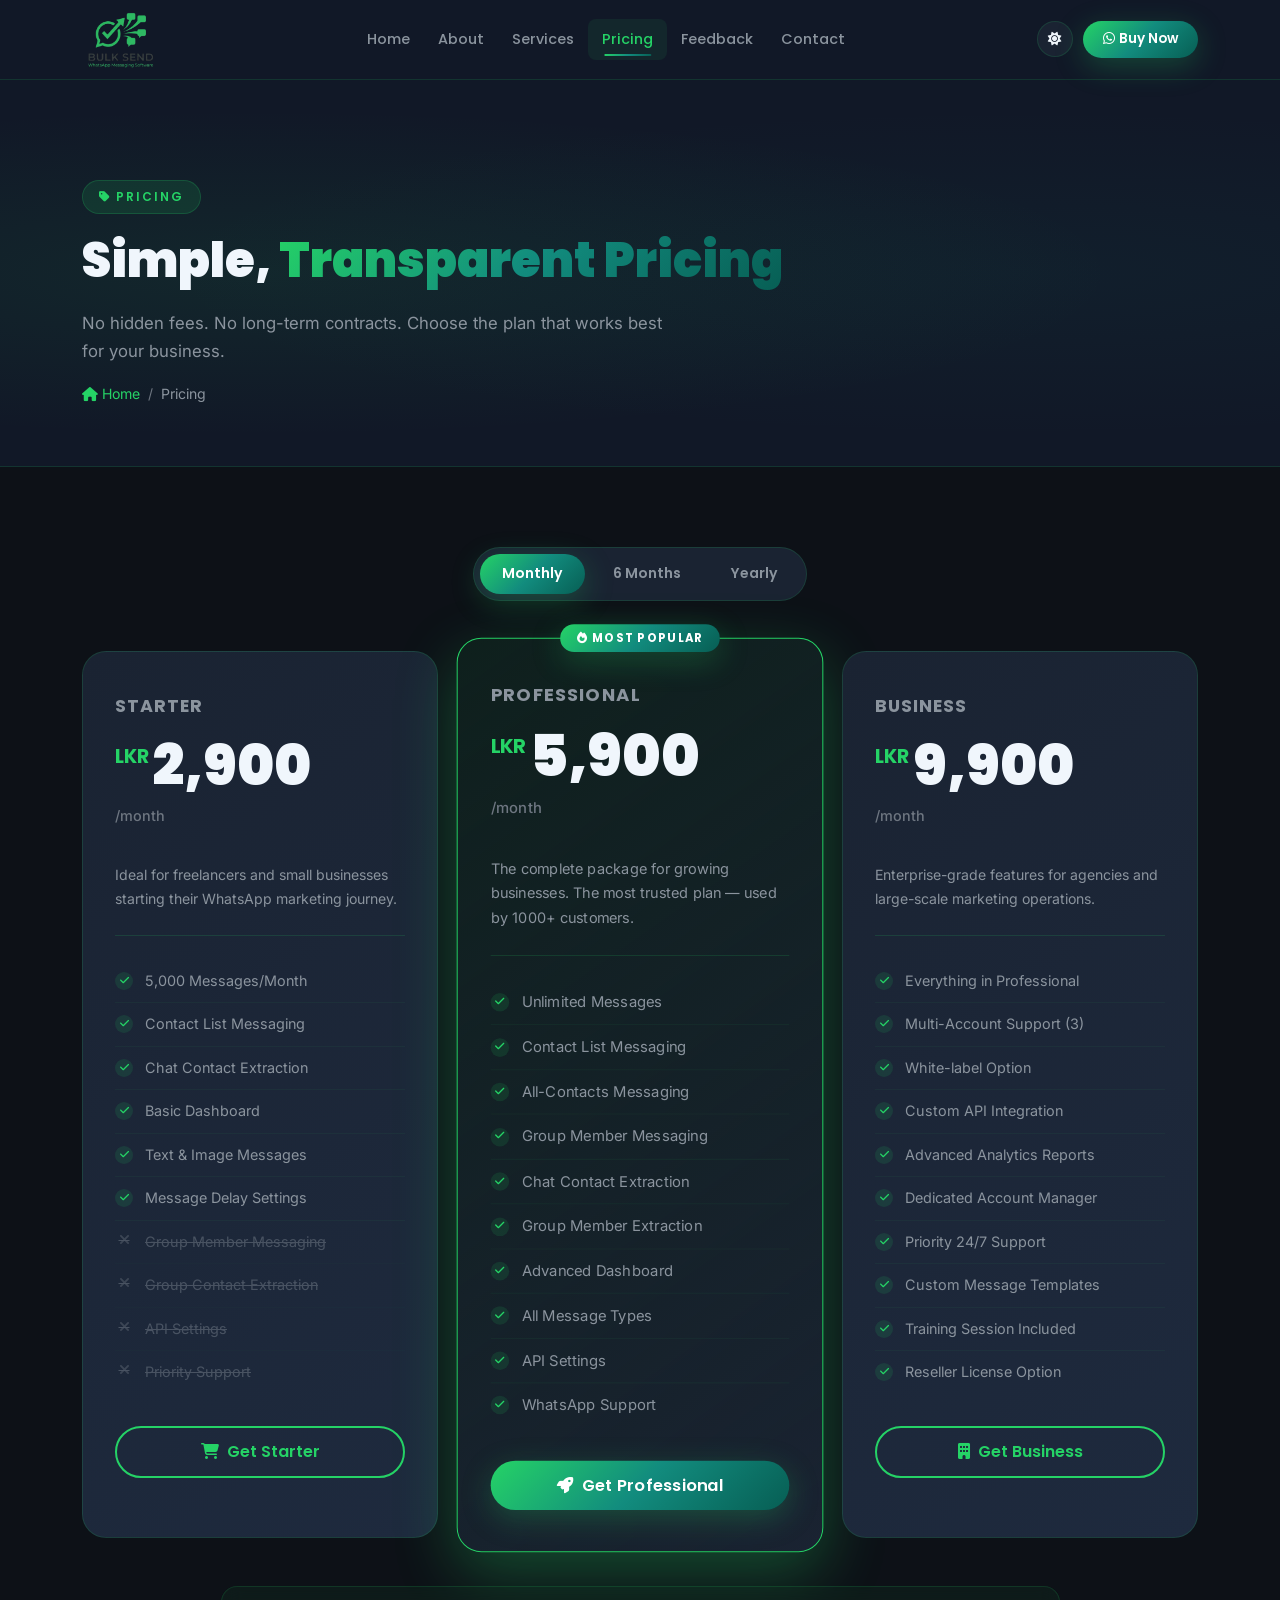
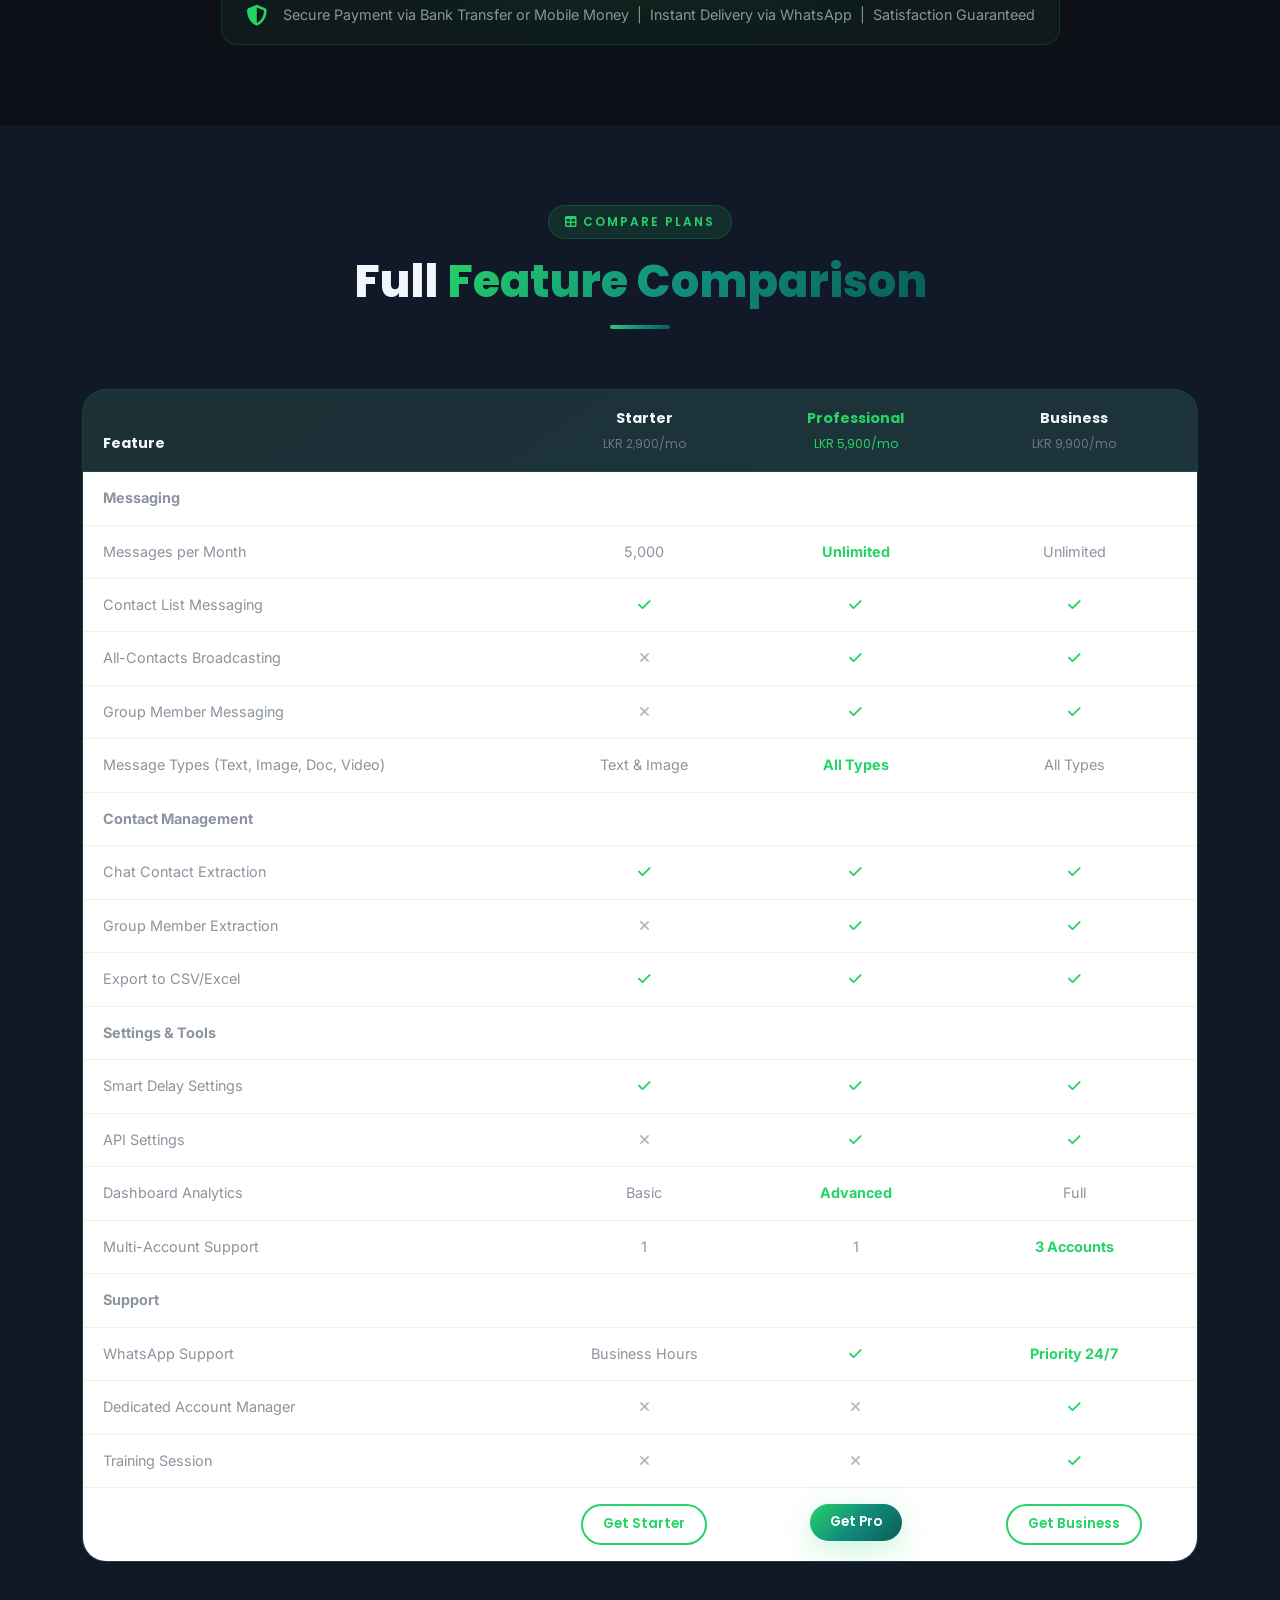
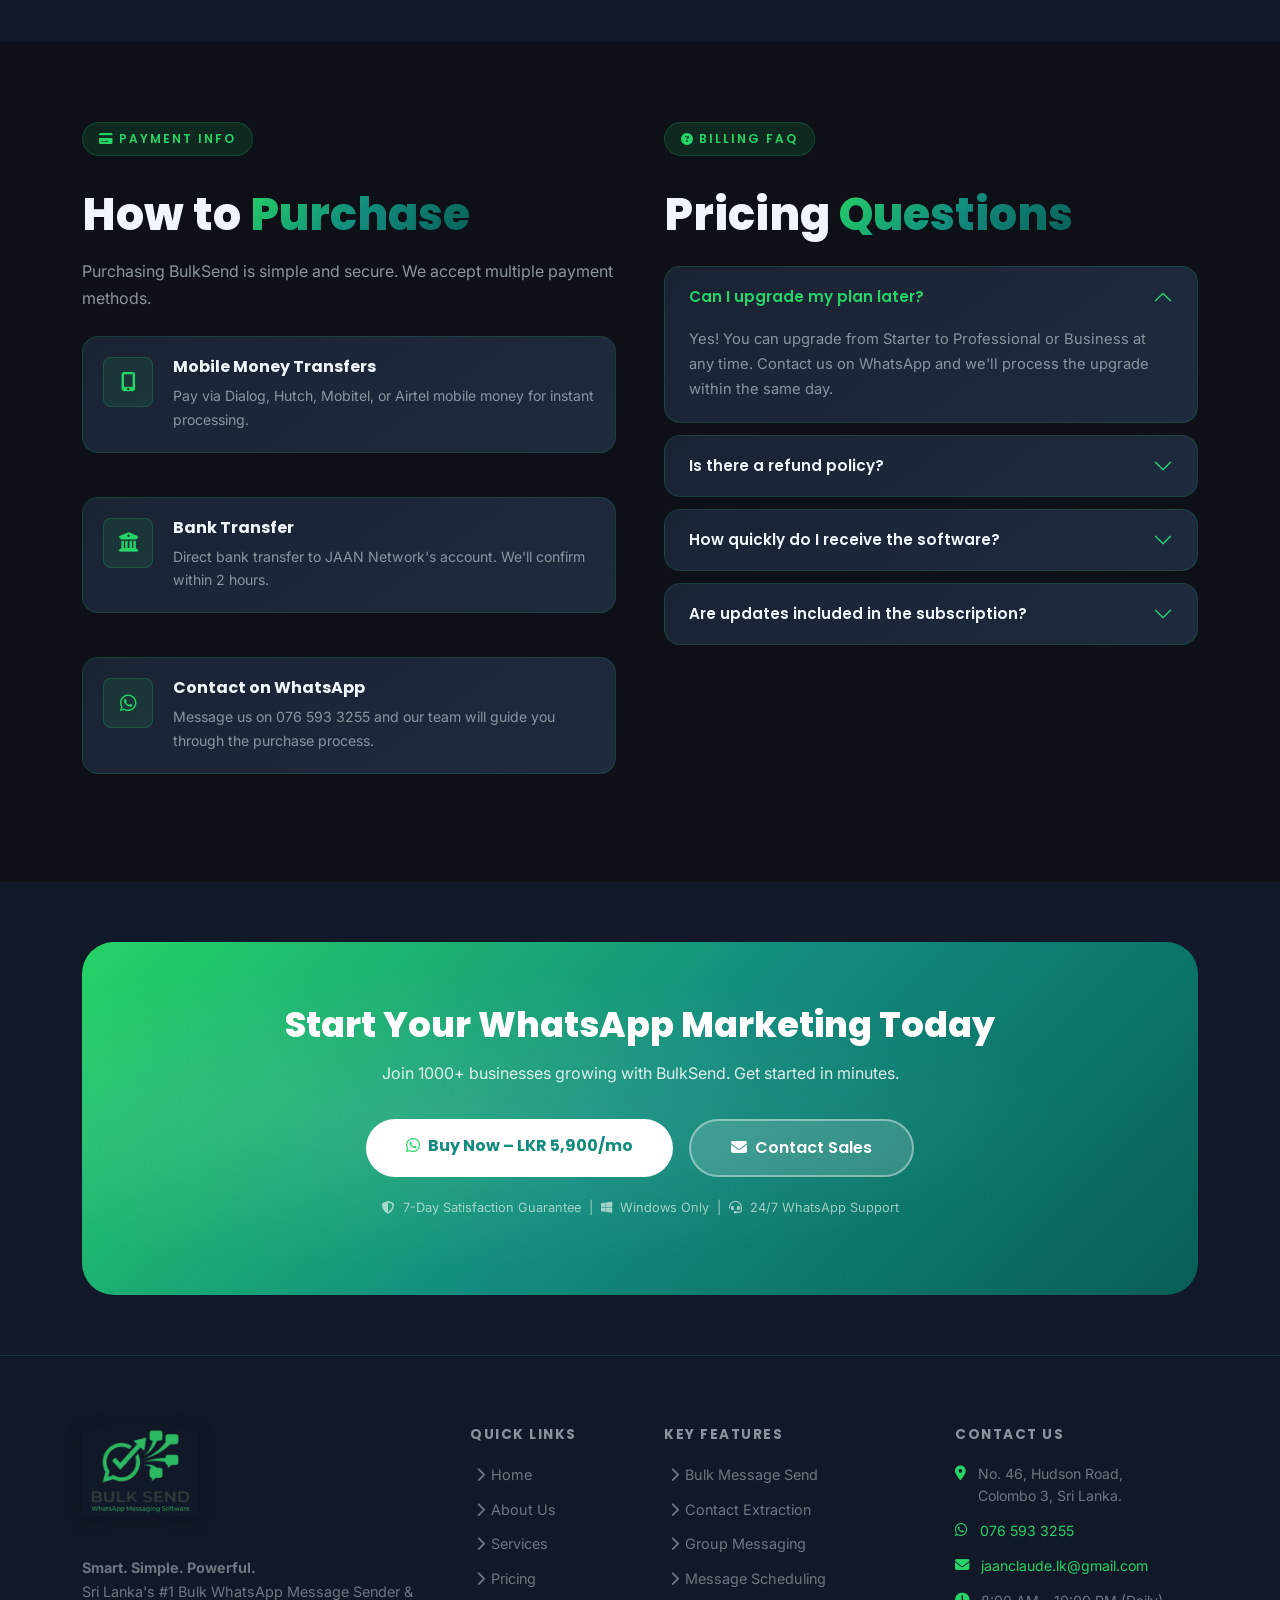
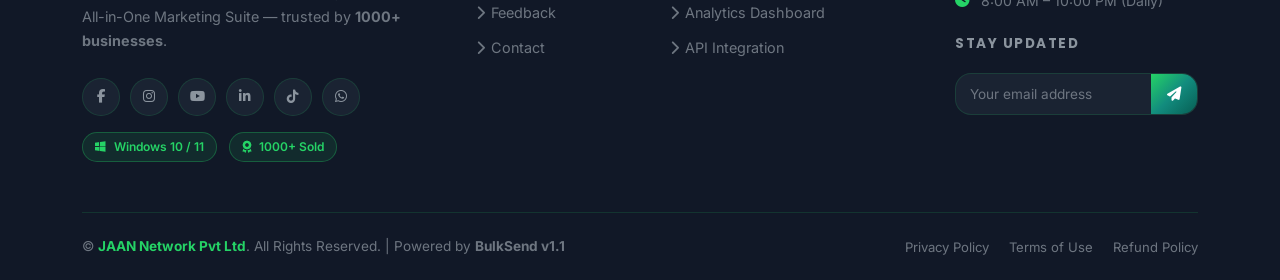
==== pricing.html @ 0008a3b1 "project setup" ====
<!DOCTYPE html>
<html lang="en" data-theme="dark">
<head>
  <meta charset="UTF-8" />
  <meta name="viewport" content="width=device-width, initial-scale=1.0" />

  <title>Pricing – BulkSend v1.1 – Plans & Pricing | JAAN Network</title>
  <meta name="description" content="Flexible pricing for BulkSend v1.1 — Starter, Professional, and Business plans. Choose monthly, 6-month or yearly billing." />

  <link rel="icon" type="image/x-icon" href="assets/images/favicon.ico" />
  <link rel="stylesheet" href="https://cdn.jsdelivr.net/npm/bootstrap@5.3.3/dist/css/bootstrap.min.css" />
  <link rel="stylesheet" href="https://cdnjs.cloudflare.com/ajax/libs/font-awesome/6.5.1/css/all.min.css" />
  <link rel="stylesheet" href="https://cdn.jsdelivr.net/npm/aos@2.3.4/dist/aos.css" />
  <link rel="stylesheet" href="assets/css/style.css" />
</head>
<body>

  <!-- Page Loader -->
  <div id="page-loader">
    <div class="loader-inner">
      <img src="assets/images/logo.png" class="loader-logo-img" alt="BulkSend logo" loading="eager" />
      <div class="loader-spinner"></div>
    </div>
  </div>

  <!-- Navbar placeholder (injected from header.html / assets/js/main.js) -->
  <div id="navbar-placeholder"></div>

  <!-- Page Header -->
  <header class="page-header">
    <div class="container">
      <div class="row align-items-center">
        <div class="col-lg-8" data-aos="fade-right">
          <span class="section-badge mb-3 d-inline-block"><i class="fas fa-tag me-1"></i>Pricing</span>
          <h1>Simple, <span class="text-gradient">Transparent Pricing</span></h1>
          <p style="color:var(--text-secondary); font-size:1.05rem; max-width:600px; margin-top:12px;">
            No hidden fees. No long-term contracts. Choose the plan that works best for your business.
          </p>
          <nav aria-label="breadcrumb" class="mt-3">
            <ol class="breadcrumb">
              <li class="breadcrumb-item"><a href="index.html"><i class="fas fa-home me-1"></i>Home</a></li>
              <li class="breadcrumb-item active" aria-current="page">Pricing</li>
            </ol>
          </nav>
        </div>
      </div>
    </div>
  </header>

  <!-- ============================================================
       PRICING PLANS
       ============================================================ -->
  <section class="pricing-section" style="padding:80px 0;">
    <div class="container">
      <!-- Duration Toggle: Monthly / 6 Months / Yearly -->
      <div class="text-center mb-4" data-aos="fade-up">
        <div class="pricing-toggle-wrap" id="pricingDurationWrap">
          <span class="pricing-toggle-label active" data-duration="monthly">Monthly</span>
          <span class="pricing-toggle-label" data-duration="6months">6 Months</span>
          <span class="pricing-toggle-label" data-duration="yearly">Yearly</span>
        </div>
        <span class="save-badge" id="saveBadge" style="display:none; margin-top:10px;"></span>
      </div>

      <div class="row g-4 align-items-stretch">
        <!-- Starter -->
        <div class="col-lg-4" data-aos="fade-up" data-aos-delay="0">
          <div class="pricing-card h-100">
            <div class="pricing-plan-name">Starter</div>
            <div class="pricing-price">
              <span class="pricing-currency">LKR</span>
              <span class="pricing-amount" id="price-basic">2,900</span>
            </div>
            <span class="pricing-period" id="period-basic">/month</span>
            <div class="pricing-per-month" id="permonth-basic"></div>
            <p class="pricing-desc">Ideal for freelancers and small businesses starting their WhatsApp marketing journey.</p>
            <ul class="pricing-features">
              <li><i class="fas fa-check"></i> 5,000 Messages/Month</li>
              <li><i class="fas fa-check"></i> Contact List Messaging</li>
              <li><i class="fas fa-check"></i> Chat Contact Extraction</li>
              <li><i class="fas fa-check"></i> Basic Dashboard</li>
              <li><i class="fas fa-check"></i> Text &amp; Image Messages</li>
              <li><i class="fas fa-check"></i> Message Delay Settings</li>
              <li class="disabled"><i class="fas fa-times"></i> Group Member Messaging</li>
              <li class="disabled"><i class="fas fa-times"></i> Group Contact Extraction</li>
              <li class="disabled"><i class="fas fa-times"></i> API Settings</li>
              <li class="disabled"><i class="fas fa-times"></i> Priority Support</li>
            </ul>
            <a href="contact.html" class="btn btn-outline-custom w-100">
              <i class="fas fa-shopping-cart me-2"></i>Get Starter
            </a>
          </div>
        </div>

        <!-- Professional -->
        <div class="col-lg-4" data-aos="fade-up" data-aos-delay="150">
          <div class="pricing-card featured h-100">
            <div class="popular-badge"><i class="fas fa-fire me-1"></i>Most Popular</div>
            <div class="pricing-plan-name">Professional</div>
            <div class="pricing-price">
              <span class="pricing-currency">LKR</span>
              <span class="pricing-amount" id="price-pro">5,900</span>
            </div>
            <span class="pricing-period" id="period-pro">/month</span>
            <div class="pricing-per-month" id="permonth-pro"></div>
            <p class="pricing-desc">The complete package for growing businesses. The most trusted plan — used by 1000+ customers.</p>
            <ul class="pricing-features">
              <li><i class="fas fa-check"></i> Unlimited Messages</li>
              <li><i class="fas fa-check"></i> Contact List Messaging</li>
              <li><i class="fas fa-check"></i> All-Contacts Messaging</li>
              <li><i class="fas fa-check"></i> Group Member Messaging</li>
              <li><i class="fas fa-check"></i> Chat Contact Extraction</li>
              <li><i class="fas fa-check"></i> Group Member Extraction</li>
              <li><i class="fas fa-check"></i> Advanced Dashboard</li>
              <li><i class="fas fa-check"></i> All Message Types</li>
              <li><i class="fas fa-check"></i> API Settings</li>
              <li><i class="fas fa-check"></i> WhatsApp Support</li>
            </ul>
            <a href="contact.html" class="btn btn-primary-custom w-100">
              <i class="fas fa-rocket me-2"></i>Get Professional
            </a>
          </div>
        </div>

        <!-- Business -->
        <div class="col-lg-4" data-aos="fade-up" data-aos-delay="300">
          <div class="pricing-card h-100">
            <div class="pricing-plan-name">Business</div>
            <div class="pricing-price">
              <span class="pricing-currency">LKR</span>
              <span class="pricing-amount" id="price-business">9,900</span>
            </div>
            <span class="pricing-period" id="period-business">/month</span>
            <div class="pricing-per-month" id="permonth-business"></div>
            <p class="pricing-desc">Enterprise-grade features for agencies and large-scale marketing operations.</p>
            <ul class="pricing-features">
              <li><i class="fas fa-check"></i> Everything in Professional</li>
              <li><i class="fas fa-check"></i> Multi-Account Support (3)</li>
              <li><i class="fas fa-check"></i> White-label Option</li>
              <li><i class="fas fa-check"></i> Custom API Integration</li>
              <li><i class="fas fa-check"></i> Advanced Analytics Reports</li>
              <li><i class="fas fa-check"></i> Dedicated Account Manager</li>
              <li><i class="fas fa-check"></i> Priority 24/7 Support</li>
              <li><i class="fas fa-check"></i> Custom Message Templates</li>
              <li><i class="fas fa-check"></i> Training Session Included</li>
              <li><i class="fas fa-check"></i> Reseller License Option</li>
            </ul>
            <a href="contact.html" class="btn btn-outline-custom w-100">
              <i class="fas fa-building me-2"></i>Get Business
            </a>
          </div>
        </div>
      </div>

      <!-- Payment Info -->
      <div class="text-center mt-5" data-aos="fade-up">
        <div class="bg-glass d-inline-flex align-items-center gap-3 px-4 py-3">
          <i class="fas fa-shield-alt" style="color:var(--primary); font-size:1.3rem;"></i>
          <span style="font-size:0.9rem; color:var(--text-secondary);">Secure Payment via Bank Transfer or Mobile Money &nbsp;|&nbsp; Instant Delivery via WhatsApp &nbsp;|&nbsp; Satisfaction Guaranteed</span>
        </div>
      </div>
    </div>
  </section>

  <!-- ============================================================
       FEATURE COMPARISON TABLE
       ============================================================ -->
  <section style="padding:80px 0; background:var(--bg-section);">
    <div class="container">
      <div class="section-header" data-aos="fade-up">
        <span class="section-badge"><i class="fas fa-table me-1"></i>Compare Plans</span>
        <h2 class="section-title">Full <span>Feature Comparison</span></h2>
        <div class="divider"></div>
      </div>

      <div class="comparison-table" data-aos="fade-up">
        <div class="table-responsive">
          <table class="table table-borderless mb-0">
            <thead>
              <tr>
                <th style="width:40%;">Feature</th>
                <th class="text-center">Starter<br><small style="font-size:0.75rem; font-weight:400; color:var(--text-muted);">LKR 2,900/mo</small></th>
                <th class="text-center" style="color:var(--primary);">Professional<br><small style="font-size:0.75rem; font-weight:400;">LKR 5,900/mo</small></th>
                <th class="text-center">Business<br><small style="font-size:0.75rem; font-weight:400; color:var(--text-muted);">LKR 9,900/mo</small></th>
              </tr>
            </thead>
            <tbody>
              <tr><td><strong>Messaging</strong></td><td></td><td></td><td></td></tr>
              <tr>
                <td>Messages per Month</td>
                <td class="text-center">5,000</td>
                <td class="text-center" style="color:var(--primary); font-weight:700;">Unlimited</td>
                <td class="text-center">Unlimited</td>
              </tr>
              <tr>
                <td>Contact List Messaging</td>
                <td class="text-center"><i class="fas fa-check check-yes"></i></td>
                <td class="text-center"><i class="fas fa-check check-yes"></i></td>
                <td class="text-center"><i class="fas fa-check check-yes"></i></td>
              </tr>
              <tr>
                <td>All-Contacts Broadcasting</td>
                <td class="text-center"><i class="fas fa-times check-no"></i></td>
                <td class="text-center"><i class="fas fa-check check-yes"></i></td>
                <td class="text-center"><i class="fas fa-check check-yes"></i></td>
              </tr>
              <tr>
                <td>Group Member Messaging</td>
                <td class="text-center"><i class="fas fa-times check-no"></i></td>
                <td class="text-center"><i class="fas fa-check check-yes"></i></td>
                <td class="text-center"><i class="fas fa-check check-yes"></i></td>
              </tr>
              <tr>
                <td>Message Types (Text, Image, Doc, Video)</td>
                <td class="text-center">Text &amp; Image</td>
                <td class="text-center" style="color:var(--primary); font-weight:700;">All Types</td>
                <td class="text-center">All Types</td>
              </tr>
              <tr><td><strong>Contact Management</strong></td><td></td><td></td><td></td></tr>
              <tr>
                <td>Chat Contact Extraction</td>
                <td class="text-center"><i class="fas fa-check check-yes"></i></td>
                <td class="text-center"><i class="fas fa-check check-yes"></i></td>
                <td class="text-center"><i class="fas fa-check check-yes"></i></td>
              </tr>
              <tr>
                <td>Group Member Extraction</td>
                <td class="text-center"><i class="fas fa-times check-no"></i></td>
                <td class="text-center"><i class="fas fa-check check-yes"></i></td>
                <td class="text-center"><i class="fas fa-check check-yes"></i></td>
              </tr>
              <tr>
                <td>Export to CSV/Excel</td>
                <td class="text-center"><i class="fas fa-check check-yes"></i></td>
                <td class="text-center"><i class="fas fa-check check-yes"></i></td>
                <td class="text-center"><i class="fas fa-check check-yes"></i></td>
              </tr>
              <tr><td><strong>Settings &amp; Tools</strong></td><td></td><td></td><td></td></tr>
              <tr>
                <td>Smart Delay Settings</td>
                <td class="text-center"><i class="fas fa-check check-yes"></i></td>
                <td class="text-center"><i class="fas fa-check check-yes"></i></td>
                <td class="text-center"><i class="fas fa-check check-yes"></i></td>
              </tr>
              <tr>
                <td>API Settings</td>
                <td class="text-center"><i class="fas fa-times check-no"></i></td>
                <td class="text-center"><i class="fas fa-check check-yes"></i></td>
                <td class="text-center"><i class="fas fa-check check-yes"></i></td>
              </tr>
              <tr>
                <td>Dashboard Analytics</td>
                <td class="text-center">Basic</td>
                <td class="text-center" style="color:var(--primary); font-weight:700;">Advanced</td>
                <td class="text-center">Full</td>
              </tr>
              <tr>
                <td>Multi-Account Support</td>
                <td class="text-center">1</td>
                <td class="text-center">1</td>
                <td class="text-center" style="color:var(--primary); font-weight:700;">3 Accounts</td>
              </tr>
              <tr><td><strong>Support</strong></td><td></td><td></td><td></td></tr>
              <tr>
                <td>WhatsApp Support</td>
                <td class="text-center">Business Hours</td>
                <td class="text-center"><i class="fas fa-check check-yes"></i></td>
                <td class="text-center" style="color:var(--primary); font-weight:700;">Priority 24/7</td>
              </tr>
              <tr>
                <td>Dedicated Account Manager</td>
                <td class="text-center"><i class="fas fa-times check-no"></i></td>
                <td class="text-center"><i class="fas fa-times check-no"></i></td>
                <td class="text-center"><i class="fas fa-check check-yes"></i></td>
              </tr>
              <tr>
                <td>Training Session</td>
                <td class="text-center"><i class="fas fa-times check-no"></i></td>
                <td class="text-center"><i class="fas fa-times check-no"></i></td>
                <td class="text-center"><i class="fas fa-check check-yes"></i></td>
              </tr>
              <tr>
                <td></td>
                <td class="text-center py-3"><a href="contact.html" class="btn btn-outline-custom btn-sm">Get Starter</a></td>
                <td class="text-center py-3"><a href="contact.html" class="btn btn-primary-custom btn-sm">Get Pro</a></td>
                <td class="text-center py-3"><a href="contact.html" class="btn btn-outline-custom btn-sm">Get Business</a></td>
              </tr>
            </tbody>
          </table>
        </div>
      </div>
    </div>
  </section>

  <!-- ============================================================
       FAQ & PAYMENT
       ============================================================ -->
  <section style="padding:80px 0; background:var(--bg-body);">
    <div class="container">
      <div class="row g-5 align-items-start">
        <div class="col-lg-6" data-aos="fade-right">
          <span class="section-badge"><i class="fas fa-credit-card me-1"></i>Payment Info</span>
          <h2 class="section-title mt-3">How to <span>Purchase</span></h2>
          <p>Purchasing BulkSend is simple and secure. We accept multiple payment methods.</p>

          <div style="display:flex; flex-direction:column; gap:16px; margin-top:24px;">
            <div class="why-item">
              <div class="why-icon"><i class="fas fa-mobile-alt"></i></div>
              <div class="why-content">
                <h5>Mobile Money Transfers</h5>
                <p>Pay via Dialog, Hutch, Mobitel, or Airtel mobile money for instant processing.</p>
              </div>
            </div>
            <div class="why-item">
              <div class="why-icon"><i class="fas fa-university"></i></div>
              <div class="why-content">
                <h5>Bank Transfer</h5>
                <p>Direct bank transfer to JAAN Network's account. We'll confirm within 2 hours.</p>
              </div>
            </div>
            <div class="why-item">
              <div class="why-icon"><i class="fab fa-whatsapp"></i></div>
              <div class="why-content">
                <h5>Contact on WhatsApp</h5>
                <p>Message us on 076 593 3255 and our team will guide you through the purchase process.</p>
              </div>
            </div>
          </div>
        </div>

        <div class="col-lg-6" data-aos="fade-left">
          <span class="section-badge"><i class="fas fa-question-circle me-1"></i>Billing FAQ</span>
          <h2 class="section-title mt-3">Pricing <span>Questions</span></h2>

          <div class="accordion mt-4" id="pricingFaq">
            <div class="accordion-item">
              <h2 class="accordion-header">
                <button class="accordion-button" type="button" data-bs-toggle="collapse" data-bs-target="#pf1">
                  Can I upgrade my plan later?
                </button>
              </h2>
              <div id="pf1" class="accordion-collapse collapse show" data-bs-parent="#pricingFaq">
                <div class="accordion-body">Yes! You can upgrade from Starter to Professional or Business at any time. Contact us on WhatsApp and we'll process the upgrade within the same day.</div>
              </div>
            </div>
            <div class="accordion-item">
              <h2 class="accordion-header">
                <button class="accordion-button collapsed" type="button" data-bs-toggle="collapse" data-bs-target="#pf2">
                  Is there a refund policy?
                </button>
              </h2>
              <div id="pf2" class="accordion-collapse collapse" data-bs-parent="#pricingFaq">
                <div class="accordion-body">We offer a 7-day satisfaction guarantee. If BulkSend doesn't work as advertised on your device, we'll provide a full refund or resolve the issue immediately.</div>
              </div>
            </div>
            <div class="accordion-item">
              <h2 class="accordion-header">
                <button class="accordion-button collapsed" type="button" data-bs-toggle="collapse" data-bs-target="#pf3">
                  How quickly do I receive the software?
                </button>
              </h2>
              <div id="pf3" class="accordion-collapse collapse" data-bs-parent="#pricingFaq">
                <div class="accordion-body">After payment confirmation, we deliver the software via WhatsApp within 30 minutes during business hours. Night orders are processed first thing in the morning.</div>
              </div>
            </div>
            <div class="accordion-item">
              <h2 class="accordion-header">
                <button class="accordion-button collapsed" type="button" data-bs-toggle="collapse" data-bs-target="#pf4">
                  Are updates included in the subscription?
                </button>
              </h2>
              <div id="pf4" class="accordion-collapse collapse" data-bs-parent="#pricingFaq">
                <div class="accordion-body">Yes! All updates are included at no extra cost for active subscribers. We notify you via WhatsApp when new versions are available.</div>
              </div>
            </div>
          </div>
        </div>
      </div>
    </div>
  </section>

  <!-- CTA Section -->
  <section style="padding:60px 0; background:var(--bg-section);">
    <div class="container">
      <div class="newsletter-wrapper" data-aos="zoom-in">
        <h2 style="color:white; font-size:clamp(1.5rem,4vw,2.2rem); font-weight:800; margin-bottom:12px;">
          Start Your WhatsApp Marketing Today
        </h2>
        <p style="color:rgba(255,255,255,0.85); margin-bottom:32px;">
          Join 1000+ businesses growing with BulkSend. Get started in minutes.
        </p>
        <div class="d-flex gap-3 justify-content-center flex-wrap">
          <a href="https://wa.me/94765933255?text=Hi! I want to purchase BulkSend v1.1 Professional Plan" class="btn btn-white btn-lg" target="_blank">
            <i class="fab fa-whatsapp me-2" style="color:var(--primary);"></i>Buy Now – LKR 5,900/mo
          </a>
          <a href="contact.html" class="btn btn-lg" style="background:rgba(255,255,255,0.15); color:white; border:2px solid rgba(255,255,255,0.4); border-radius:50px;">
            <i class="fas fa-envelope me-2"></i>Contact Sales
          </a>
        </div>
        <p style="color:rgba(255,255,255,0.6); font-size:0.8rem; margin-top:20px;">
          <i class="fas fa-shield-alt me-1"></i> 7-Day Satisfaction Guarantee &nbsp;|&nbsp;
          <i class="fab fa-windows me-1"></i> Windows Only &nbsp;|&nbsp;
          <i class="fas fa-headset me-1"></i> 24/7 WhatsApp Support
        </p>
      </div>
    </div>
  </section>

  <!-- Footer placeholder (injected from footer.html / assets/js/main.js) -->
  <div id="footer-placeholder"></div>

  <button id="backToTop" aria-label="Back to top"><i class="fas fa-chevron-up"></i></button>

  <script src="https://cdn.jsdelivr.net/npm/bootstrap@5.3.3/dist/js/bootstrap.bundle.min.js"></script>
  <script src="https://cdn.jsdelivr.net/npm/aos@2.3.4/dist/aos.js"></script>
  <script src="assets/js/main.js"></script>
</body>
</html>
---- assets/css/style.css ----
/* ============================================================
   BulkSend v1.1 - Main Stylesheet
   Company: JAAN Network Pvt Ltd
   ============================================================ */

/* --- Google Fonts --- */
@import url('https://fonts.googleapis.com/css2?family=Poppins:wght@300;400;500;600;700;800;900&family=Inter:wght@300;400;500;600;700&display=swap');

/* --- CSS Variables (Dark Theme Default) --- */
:root {
  --primary:        #25D366;
  --primary-dark:   #128C7E;
  --primary-light:  #dcffe4;
  --secondary:      #075E54;
  --accent:         #FFD700;
  --bg-body:        #0d1117;
  --bg-section:     #111827;
  --bg-card:        #1a2332;
  --bg-card-hover:  #1e2a3e;
  --text-primary:   #f0f6fc;
  --text-secondary: #8b949e;
  --text-muted:     #6e7681;
  --border-color:   rgba(37,211,102,0.15);
  --gradient-main:  linear-gradient(135deg, #25D366 0%, #128C7E 50%, #075E54 100%);
  --gradient-dark:  linear-gradient(135deg, #0d1117 0%, #111827 100%);
  --gradient-card:  linear-gradient(145deg, #1a2332 0%, #1e2a3e 100%);
  --shadow-sm:      0 2px 8px rgba(0,0,0,0.3);
  --shadow-md:      0 8px 30px rgba(0,0,0,0.4);
  --shadow-lg:      0 20px 60px rgba(0,0,0,0.5);
  --shadow-green:   0 8px 30px rgba(37,211,102,0.25);
  --shadow-hover:   0 20px 60px rgba(37,211,102,0.3);
  --radius-sm:      8px;
  --radius-md:      16px;
  --radius-lg:      24px;
  --radius-xl:      32px;
  --transition:     all 0.3s cubic-bezier(0.4, 0, 0.2, 1);
  --transition-slow:all 0.6s cubic-bezier(0.4, 0, 0.2, 1);
  --font-main:     'Poppins', sans-serif;
  --font-body:     'Inter', sans-serif;
  --navbar-height:  80px;
}

/* --- Light Theme Variables --- */
[data-theme="light"] {
  --bg-body:        #f0f4f8;
  --bg-section:     #ffffff;
  --bg-card:        #ffffff;
  --bg-card-hover:  #f8fbff;
  --text-primary:   #0d1117;
  --text-secondary: #374151;
  --text-muted:     #6b7280;
  --border-color:   rgba(37,211,102,0.2);
  --gradient-dark:  linear-gradient(135deg, #f0f4f8 0%, #e8f5e9 100%);
  --gradient-card:  linear-gradient(145deg, #ffffff 0%, #f8fbff 100%);
  --shadow-sm:      0 2px 8px rgba(0,0,0,0.08);
  --shadow-md:      0 8px 30px rgba(0,0,0,0.12);
  --shadow-lg:      0 20px 60px rgba(0,0,0,0.15);
  --shadow-green:   0 8px 30px rgba(37,211,102,0.2);
}

/* ============================================================
   BASE STYLES
   ============================================================ */

*, *::before, *::after { box-sizing: border-box; margin: 0; padding: 0; }

html {
  scroll-behavior: smooth;
  scroll-padding-top: var(--navbar-height);
}

body {
  font-family: var(--font-body);
  background-color: var(--bg-body);
  color: var(--text-primary);
  line-height: 1.7;
  transition: background-color 0.3s ease, color 0.3s ease;
  overflow-x: hidden;
}

h1, h2, h3, h4, h5, h6 {
  font-family: var(--font-main);
  font-weight: 700;
  line-height: 1.3;
  color: var(--text-primary);
}

a { text-decoration: none; color: var(--primary); transition: var(--transition); }
a:hover { color: var(--primary-dark); }

img { max-width: 100%; height: auto; }

p { color: var(--text-secondary); margin-bottom: 1rem; }

section { padding: 80px 0; }

/* ============================================================
   LOADER / PRELOADER
   ============================================================ */

#page-loader {
  position: fixed;
  top: 0; left: 0;
  width: 100%; height: 100%;
  background: var(--bg-body);
  display: flex;
  align-items: center;
  justify-content: center;
  z-index: 9999;
  transition: opacity 0.5s ease, visibility 0.5s ease;
}

#page-loader.loaded {
  opacity: 0;
  visibility: hidden;
}

.loader-inner {
  text-align: center;
}

/* Preloader logo image (small and centered) */
.loader-logo-img {
  width: 120px;
  height: auto;
  display: block;
  margin: 0 auto 16px;
}

.loader-logo {
  font-family: var(--font-main);
  font-size: 2rem;
  font-weight: 800;
  background: var(--gradient-main);
  -webkit-background-clip: text;
  -webkit-text-fill-color: transparent;
  background-clip: text;
  margin-bottom: 20px;
  animation: pulse 1.5s ease-in-out infinite;
}

.loader-spinner {
  width: 50px; height: 50px;
  border: 3px solid var(--border-color);
  border-top-color: var(--primary);
  border-radius: 50%;
  animation: spin 0.8s linear infinite;
  margin: 0 auto;
}

@keyframes spin { to { transform: rotate(360deg); } }
@keyframes pulse { 0%, 100% { opacity: 1; } 50% { opacity: 0.6; } }

/* ============================================================
   NAVBAR
   ============================================================ */

.navbar {
  height: var(--navbar-height);
  background: var(--bg-section);
  backdrop-filter: blur(20px);
  -webkit-backdrop-filter: blur(20px);
  border-bottom: 1px solid var(--border-color);
  transition: var(--transition);
  padding: 10px 0 !important;
}

[data-theme="light"] .navbar {
  background: rgba(255,255,255,0.95) !important;
  border-bottom: 1px solid rgba(37,211,102,0.2);
}

.navbar.scrolled {
  box-shadow: var(--shadow-green);
}

.navbar-brand {
  display: flex;
  align-items: center;
 
}

/* Logo image in navbar */
.navbar-logo {
  height: 60px;
  width: auto; 
  display: block;
  transition: var(--transition); 
}

 

/* Logo image in footer */
.footer-logo-img {
  height: 90px;
  width: auto;
  
  display: block;
  margin-bottom: 16px;
  box-shadow: 0 4px 16px rgba(0,0,0,0.2);
}

/* Keep old brand classes as fallback if needed */
.brand-icon {
  width: 38px; height: 38px;
  background: var(--gradient-main);
  border-radius: 10px;
  display: flex;
  align-items: center;
  justify-content: center;
  font-size: 1.1rem;
  color: white;
  box-shadow: var(--shadow-green);
  flex-shrink: 0;
}

.brand-text span { color: var(--primary); }

.brand-version {
  font-size: 0.6rem;
  background: var(--gradient-main);
  color: white;
  padding: 1px 6px;
  border-radius: 4px;
  font-weight: 600;
  vertical-align: super;
  margin-left: 2px;
}

.navbar-nav .nav-link {
  color: var(--text-secondary) !important;
  font-family: var(--font-main);
  font-weight: 500;
  font-size: 0.9rem;
  padding: 8px 14px !important;
  border-radius: var(--radius-sm);
  transition: var(--transition);
  position: relative;
}

.navbar-nav .nav-link::after {
  content: '';
  position: absolute;
  bottom: 4px; left: 50%;
  transform: translateX(-50%);
  width: 0; height: 2px;
  background: var(--gradient-main);
  border-radius: 1px;
  transition: var(--transition);
}

.navbar-nav .nav-link:hover,
.navbar-nav .nav-link.active {
  color: var(--primary) !important;
  background: rgba(37,211,102,0.08);
}

.navbar-nav .nav-link:hover::after,
.navbar-nav .nav-link.active::after {
  width: 60%;
}

.navbar-toggler {
  border: 1px solid var(--border-color);
  padding: 6px 10px;
  border-radius: var(--radius-sm);
  outline: none !important;
  box-shadow: none !important;
}

.navbar-toggler-icon {
  filter: brightness(0) saturate(100%) invert(71%) sepia(52%) saturate(500%) hue-rotate(95deg) brightness(95%) contrast(90%);
}

/* Theme toggle & CTA in navbar */
.navbar-actions {
  display: flex;
  align-items: center;
  gap: 10px;
}

.theme-toggle {
  width: 36px; height: 36px;
  border-radius: 50%;
  background: var(--bg-card);
  border: 1px solid var(--border-color);
  color: var(--text-primary);
  display: flex;
  align-items: center;
  justify-content: center;
  cursor: pointer;
  transition: var(--transition);
  font-size: 0.85rem;
}

.theme-toggle:hover {
  background: var(--primary);
  color: white;
  border-color: var(--primary);
  transform: rotate(20deg);
}

.btn-nav-cta {
  background: var(--gradient-main);
  color: white !important;
  padding: 8px 20px !important;
  border-radius: 25px !important;
  font-weight: 600;
  font-size: 0.85rem;
  border: none;
  box-shadow: var(--shadow-green);
  white-space: nowrap;
}

.btn-nav-cta:hover {
  transform: translateY(-2px);
  box-shadow: var(--shadow-hover);
  color: white !important;
}

/* ============================================================
   BUTTONS
   ============================================================ */

.btn {
  font-family: var(--font-main);
  font-weight: 600;
  border-radius: 50px;
  padding: 12px 30px;
  transition: var(--transition);
  border: none;
  position: relative;
  overflow: hidden;
}

.btn::before {
  content: '';
  position: absolute;
  top: 50%; left: 50%;
  width: 0; height: 0;
  background: rgba(255,255,255,0.15);
  border-radius: 50%;
  transform: translate(-50%, -50%);
  transition: width 0.5s, height 0.5s;
}

.btn:hover::before { width: 300px; height: 300px; }

.btn-primary-custom {
  background: var(--gradient-main);
  color: white;
  box-shadow: var(--shadow-green);
}

.btn-primary-custom:hover {
  transform: translateY(-3px);
  box-shadow: var(--shadow-hover);
  color: white;
}

.btn-outline-custom {
  background: transparent;
  color: var(--primary);
  border: 2px solid var(--primary);
}

.btn-outline-custom:hover {
  background: var(--primary);
  color: white;
  transform: translateY(-3px);
  box-shadow: var(--shadow-green);
}

.btn-white {
  background: white;
  color: var(--primary-dark);
  font-weight: 700;
}

.btn-white:hover {
  background: var(--primary-light);
  transform: translateY(-3px);
  box-shadow: var(--shadow-lg);
  color: var(--primary-dark);
}

.btn-lg { padding: 15px 40px; font-size: 1rem; }
.btn-sm { padding: 8px 20px; font-size: 0.85rem; }

/* ============================================================
   SECTION HEADERS
   ============================================================ */

.section-header { margin-bottom: 60px; text-align: center; }

.section-badge {
  display: inline-block;
  background: rgba(37,211,102,0.12);
  color: var(--primary);
  font-family: var(--font-main);
  font-size: 0.75rem;
  font-weight: 600;
  letter-spacing: 2px;
  text-transform: uppercase;
  padding: 6px 16px;
  border-radius: 20px;
  border: 1px solid rgba(37,211,102,0.2);
  margin-bottom: 16px;
}

.section-title {
  font-size: clamp(1.8rem, 4vw, 2.8rem);
  font-weight: 800;
  margin-bottom: 16px;
  line-height: 1.2;
}

.section-title span {
  background: var(--gradient-main);
  -webkit-background-clip: text;
  -webkit-text-fill-color: transparent;
  background-clip: text;
}

.section-subtitle {
  font-size: 1.05rem;
  color: var(--text-secondary);
  max-width: 600px;
  margin: 0 auto;
}

.divider {
  width: 60px; height: 4px;
  background: var(--gradient-main);
  border-radius: 2px;
  margin: 16px auto;
}

/* ============================================================
   HERO SECTION
   ============================================================ */

.hero-section {
  min-height: 100vh;
  background: var(--bg-body);
  position: relative;
  overflow: hidden;
  display: flex;
  align-items: center;
  padding-top: var(--navbar-height);
}

.hero-bg {
  position: absolute;
  inset: 0;
  background:
    radial-gradient(ellipse at 20% 50%, rgba(37,211,102,0.12) 0%, transparent 60%),
    radial-gradient(ellipse at 80% 20%, rgba(18,140,126,0.1) 0%, transparent 50%),
    radial-gradient(ellipse at 50% 100%, rgba(7,94,84,0.08) 0%, transparent 50%);
  pointer-events: none;
}

.hero-grid-bg {
  position: absolute;
  inset: 0;
  background-image:
    linear-gradient(rgba(37,211,102,0.04) 1px, transparent 1px),
    linear-gradient(90deg, rgba(37,211,102,0.04) 1px, transparent 1px);
  background-size: 50px 50px;
  pointer-events: none;
}

.hero-content { position: relative; z-index: 2; }

.hero-badge {
  display: inline-flex;
  align-items: center;
  gap: 8px;
  background: rgba(37,211,102,0.1);
  border: 1px solid rgba(37,211,102,0.25);
  color: var(--primary);
  padding: 8px 16px;
  border-radius: 25px;
  font-size: 0.85rem;
  font-weight: 600;
  margin-bottom: 24px;
  animation: fadeInDown 0.8s ease;
}

.hero-badge .badge-dot {
  width: 8px; height: 8px;
  background: var(--primary);
  border-radius: 50%;
  animation: blink 1.5s infinite;
}

@keyframes blink { 0%, 100% { opacity: 1; } 50% { opacity: 0; } }

.hero-title {
  font-size: clamp(2rem, 5.5vw, 3.8rem);
  font-weight: 900;
  line-height: 1.15;
  margin-bottom: 24px;
  animation: fadeInUp 0.8s ease 0.2s both;
}

.hero-title .highlight {
  background: var(--gradient-main);
  -webkit-background-clip: text;
  -webkit-text-fill-color: transparent;
  background-clip: text;
}

.hero-description {
  font-size: 1.1rem;
  color: var(--text-secondary);
  margin-bottom: 36px;
  max-width: 540px;
  animation: fadeInUp 0.8s ease 0.4s both;
}

.hero-cta {
  display: flex;
  gap: 16px;
  flex-wrap: wrap;
  animation: fadeInUp 0.8s ease 0.6s both;
  margin-bottom: 48px;
}

.hero-stats {
  display: flex;
  gap: 32px;
  flex-wrap: wrap;
  animation: fadeInUp 0.8s ease 0.8s both;
}

.hero-stat {
  display: flex;
  flex-direction: column;
}

.hero-stat-number {
  font-family: var(--font-main);
  font-size: 1.8rem;
  font-weight: 800;
  color: var(--primary);
  line-height: 1;
}

.hero-stat-label {
  font-size: 0.8rem;
  color: var(--text-muted);
  font-weight: 500;
}

.hero-stat-divider {
  width: 1px;
  background: var(--border-color);
  margin: 4px 0;
}

/* Hero image/mockup area */
.hero-visual {
  position: relative;
  animation: fadeInRight 1s ease 0.4s both;
}

.hero-mockup-wrapper {
  position: relative;
  border-radius: var(--radius-lg);
  overflow: hidden;
  box-shadow: var(--shadow-hover);
  background: var(--bg-card);
  border: 1px solid var(--border-color);
}

.hero-mockup-bar {
  background: rgba(37,211,102,0.1);
  padding: 10px 16px;
  display: flex;
  align-items: center;
  gap: 8px;
  border-bottom: 1px solid var(--border-color);
}

.mockup-dot {
  width: 10px; height: 10px;
  border-radius: 50%;
}

.mockup-dot.red   { background: #ff5f56; }
.mockup-dot.yellow{ background: #ffbd2e; }
.mockup-dot.green { background: var(--primary); }

.hero-mockup-content {
  padding: 20px;
}

.dashboard-card {
  background: var(--bg-section);
  border-radius: var(--radius-sm);
  padding: 12px 16px;
  border: 1px solid var(--border-color);
  margin-bottom: 10px;
}

.dashboard-stat {
  display: grid;
  grid-template-columns: repeat(4, 1fr);
  gap: 12px;
  margin-bottom: 12px;
}

.stat-item {
  background: var(--bg-card);
  border-radius: var(--radius-sm);
  padding: 10px;
  text-align: center;
  border: 1px solid var(--border-color);
}

.stat-item .stat-num {
  display: block;
  font-family: var(--font-main);
  font-weight: 800;
  font-size: 1rem;
  color: var(--primary);
}

.stat-item .stat-lbl {
  font-size: 0.6rem;
  color: var(--text-muted);
}

/* Floating feature badges on hero */
.floating-badge {
  position: absolute;
  background: var(--bg-card);
  border: 1px solid var(--border-color);
  border-radius: var(--radius-md);
  padding: 12px 16px;
  display: flex;
  align-items: center;
  gap: 10px;
  box-shadow: var(--shadow-md);
  font-size: 0.8rem;
  font-weight: 600;
  color: var(--text-primary);
  white-space: nowrap;
  animation: float 3s ease-in-out infinite;
}

.floating-badge .badge-icon {
  width: 32px; height: 32px;
  background: var(--gradient-main);
  border-radius: 8px;
  display: flex;
  align-items: center;
  justify-content: center;
  color: white;
  font-size: 0.9rem;
  flex-shrink: 0;
}

.floating-badge-1 { top: 10%; right: -10%; animation-delay: 0s; }
.floating-badge-2 { bottom: 20%; left: -12%; animation-delay: 1.5s; }
.floating-badge-3 { top: 50%; right: -8%; animation-delay: 1s; }

@keyframes float {
  0%, 100% { transform: translateY(0); }
  50% { transform: translateY(-10px); }
}

/* ============================================================
   COUNTER / STATS SECTION
   ============================================================ */

.stats-section {
  padding: 60px 0;
  background: var(--bg-section);
  border-top: 1px solid var(--border-color);
  border-bottom: 1px solid var(--border-color);
  position: relative;
  overflow: hidden;
}

.stats-section::before {
  content: '';
  position: absolute;
  top: 0; left: 0; right: 0; bottom: 0;
  background: radial-gradient(ellipse at center, rgba(37,211,102,0.05) 0%, transparent 70%);
}

.stat-card {
  text-align: center;
  padding: 30px 20px;
  position: relative;
}

.stat-card .counter-number {
  font-family: var(--font-main);
  font-size: clamp(2.5rem, 5vw, 3.5rem);
  font-weight: 900;
  background: var(--gradient-main);
  -webkit-background-clip: text;
  -webkit-text-fill-color: transparent;
  background-clip: text;
  line-height: 1;
  margin-bottom: 8px;
}

.stat-card .counter-label {
  font-size: 0.95rem;
  color: var(--text-secondary);
  font-weight: 500;
}

.stat-card .counter-icon {
  font-size: 2rem;
  color: var(--primary);
  margin-bottom: 12px;
  opacity: 0.7;
}

/* ============================================================
   FEATURES SECTION
   ============================================================ */

.features-section {
  background: var(--bg-body);
}

.feature-card {
  background: var(--gradient-card);
  border: 1px solid var(--border-color);
  border-radius: var(--radius-md);
  padding: 36px 28px;
  height: 100%;
  transition: var(--transition);
  position: relative;
  overflow: hidden;
}

.feature-card::before {
  content: '';
  position: absolute;
  top: 0; left: 0; right: 0;
  height: 3px;
  background: var(--gradient-main);
  transform: scaleX(0);
  transition: var(--transition);
}

.feature-card:hover {
  transform: translateY(-8px);
  background: var(--bg-card-hover);
  box-shadow: var(--shadow-hover);
  border-color: rgba(37,211,102,0.4);
}

.feature-card:hover::before { transform: scaleX(1); }

.feature-icon {
  width: 60px; height: 60px;
  background: rgba(37,211,102,0.1);
  border: 1px solid rgba(37,211,102,0.2);
  border-radius: var(--radius-sm);
  display: flex;
  align-items: center;
  justify-content: center;
  font-size: 1.5rem;
  color: var(--primary);
  margin-bottom: 20px;
  transition: var(--transition);
}

.feature-card:hover .feature-icon {
  background: var(--gradient-main);
  color: white;
  border-color: transparent;
  box-shadow: var(--shadow-green);
  transform: scale(1.1) rotate(5deg);
}

.feature-card h4 {
  font-size: 1.1rem;
  margin-bottom: 10px;
  color: var(--text-primary);
}

.feature-card p {
  font-size: 0.9rem;
  color: var(--text-secondary);
  margin: 0;
}

/* ============================================================
   SERVICES SECTION / CARDS
   ============================================================ */

.services-section { background: var(--bg-section); }

.service-card {
  background: var(--gradient-card);
  border: 1px solid var(--border-color);
  border-radius: var(--radius-lg);
  padding: 40px 32px;
  height: 100%;
  transition: var(--transition);
  position: relative;
  overflow: hidden;
}

.service-card::after {
  content: '';
  position: absolute;
  bottom: 0; left: 0; right: 0; top: 0;
  background: var(--gradient-main);
  opacity: 0;
  transition: var(--transition-slow);
  z-index: 0;
  border-radius: var(--radius-lg);
}

.service-card:hover {
  transform: translateY(-10px);
  box-shadow: var(--shadow-hover);
}

.service-card:hover::after { opacity: 0.05; }

.service-card > * { position: relative; z-index: 1; }

.service-number {
  font-family: var(--font-main);
  font-size: 3rem;
  font-weight: 900;
  color: rgba(37,211,102,0.1);
  line-height: 1;
  margin-bottom: 16px;
}

.service-icon {
  width: 70px; height: 70px;
  background: var(--gradient-main);
  border-radius: var(--radius-md);
  display: flex;
  align-items: center;
  justify-content: center;
  font-size: 1.8rem;
  color: white;
  margin-bottom: 24px;
  box-shadow: var(--shadow-green);
  transition: var(--transition);
}

.service-card:hover .service-icon {
  transform: scale(1.1) rotate(-5deg);
  box-shadow: var(--shadow-hover);
}

.service-card h3 { font-size: 1.3rem; margin-bottom: 12px; }
.service-card p { font-size: 0.92rem; color: var(--text-secondary); }

.service-list {
  list-style: none;
  padding: 0;
  margin: 16px 0 0;
}

.service-list li {
  display: flex;
  align-items: center;
  gap: 10px;
  font-size: 0.88rem;
  color: var(--text-secondary);
  padding: 6px 0;
  border-bottom: 1px solid var(--border-color);
}

.service-list li:last-child { border: none; }

.service-list li i {
  color: var(--primary);
  font-size: 0.85rem;
  flex-shrink: 0;
}

/* ============================================================
   PRICING SECTION
   ============================================================ */

.pricing-section { background: var(--bg-body); }

.pricing-toggle-wrap {
  display: flex;
  align-items: center;
  justify-content: center;
  gap: 6px;
  margin-bottom: 50px;
  background: var(--bg-card);
  border: 1px solid var(--border-color);
  border-radius: 50px;
  padding: 6px;
  width: fit-content;
  margin-left: auto;
  margin-right: auto;
  flex-wrap: wrap;
}

.pricing-toggle-label {
  font-family: var(--font-main);
  font-weight: 600;
  font-size: 0.88rem;
  color: var(--text-secondary);
  padding: 8px 22px;
  border-radius: 50px;
  cursor: pointer;
  transition: var(--transition);
  user-select: none;
  white-space: nowrap;
}

.pricing-toggle-label:hover {
  color: var(--primary);
  background: rgba(37,211,102,0.08);
}

.pricing-toggle-label.active {
  color: white;
  background: var(--gradient-main);
  box-shadow: var(--shadow-green);
}

.save-badge {
  background: rgba(255,215,0,0.15);
  color: var(--accent);
  border: 1px solid rgba(255,215,0,0.3);
  font-size: 0.72rem;
  font-weight: 700;
  padding: 3px 12px;
  border-radius: 20px;
  letter-spacing: 0.5px;
  display: block;
  width: fit-content;
  margin: 10px auto 0;
}

.pricing-card {
  background: var(--gradient-card);
  border: 1px solid var(--border-color);
  border-radius: var(--radius-lg);
  padding: 40px 32px;
  position: relative;
  transition: var(--transition);
  height: 100%;
}

.pricing-card.featured {
  border-color: var(--primary);
  background: linear-gradient(145deg, rgba(37,211,102,0.08) 0%, var(--bg-card) 100%);
  transform: scale(1.03);
  box-shadow: var(--shadow-hover);
}

.pricing-card:hover {
  transform: translateY(-8px);
  box-shadow: var(--shadow-hover);
  border-color: rgba(37,211,102,0.5);
}

.pricing-card.featured:hover { transform: scale(1.03) translateY(-8px); }

.popular-badge {
  position: absolute;
  top: -14px;
  left: 50%;
  transform: translateX(-50%);
  background: var(--gradient-main);
  color: white;
  font-family: var(--font-main);
  font-size: 0.7rem;
  font-weight: 700;
  letter-spacing: 1px;
  text-transform: uppercase;
  padding: 4px 16px;
  border-radius: 20px;
  box-shadow: var(--shadow-green);
  white-space: nowrap;
}

.pricing-plan-name {
  font-family: var(--font-main);
  font-size: 1.1rem;
  font-weight: 700;
  color: var(--text-secondary);
  text-transform: uppercase;
  letter-spacing: 1px;
  margin-bottom: 16px;
}

.pricing-price {
  margin-bottom: 8px;
}

.pricing-currency {
  font-family: var(--font-main);
  font-size: 1.2rem;
  font-weight: 700;
  color: var(--primary);
  vertical-align: top;
  line-height: 2;
}

.pricing-amount {
  font-family: var(--font-main);
  font-size: clamp(2.5rem, 5vw, 3.5rem);
  font-weight: 900;
  color: var(--text-primary);
  line-height: 1;
}

.pricing-period {
  font-size: 0.9rem;
  color: var(--text-muted);
  font-weight: 500;
}

.pricing-desc {
  font-size: 0.88rem;
  color: var(--text-secondary);
  margin: 12px 0 24px;
  padding-bottom: 24px;
  border-bottom: 1px solid var(--border-color);
}

.pricing-features {
  list-style: none;
  padding: 0;
  margin: 0 0 32px;
}

.pricing-features li {
  display: flex;
  align-items: center;
  gap: 12px;
  padding: 9px 0;
  font-size: 0.9rem;
  color: var(--text-secondary);
  border-bottom: 1px solid rgba(37,211,102,0.05);
}

.pricing-features li:last-child { border: none; }

.pricing-features li i.fa-check {
  width: 18px; height: 18px;
  background: rgba(37,211,102,0.12);
  color: var(--primary);
  border-radius: 50%;
  display: inline-flex;
  align-items: center;
  justify-content: center;
  font-size: 0.65rem;
  flex-shrink: 0;
}

.pricing-features li i.fa-times {
  width: 18px; height: 18px;
  color: var(--text-muted);
  flex-shrink: 0;
  text-align: center;
}

.pricing-features li.disabled { opacity: 0.4; text-decoration: line-through; }

/* ============================================================
   TESTIMONIALS / FEEDBACK
   ============================================================ */

.testimonials-section { background: var(--bg-section); }

.testimonial-card {
  background: var(--gradient-card);
  border: 1px solid var(--border-color);
  border-radius: var(--radius-lg);
  padding: 36px 32px;
  position: relative;
  height: 100%;
  transition: var(--transition);
}

.testimonial-card:hover {
  transform: translateY(-6px);
  box-shadow: var(--shadow-hover);
  border-color: rgba(37,211,102,0.3);
}

.testimonial-quote {
  font-size: 3rem;
  color: var(--primary);
  opacity: 0.3;
  line-height: 1;
  margin-bottom: 16px;
  font-family: Georgia, serif;
}

.testimonial-text {
  font-size: 0.95rem;
  color: var(--text-secondary);
  line-height: 1.8;
  font-style: italic;
  margin-bottom: 24px;
}

.testimonial-stars {
  color: var(--accent);
  font-size: 0.85rem;
  margin-bottom: 16px;
  letter-spacing: 2px;
}

.testimonial-author {
  display: flex;
  align-items: center;
  gap: 14px;
  padding-top: 20px;
  border-top: 1px solid var(--border-color);
}

.testimonial-avatar {
  width: 48px; height: 48px;
  border-radius: 50%;
  background: var(--gradient-main);
  display: flex;
  align-items: center;
  justify-content: center;
  color: white;
  font-family: var(--font-main);
  font-weight: 700;
  font-size: 1.1rem;
  flex-shrink: 0;
  border: 2px solid rgba(37,211,102,0.3);
}

.testimonial-author-info .name {
  font-family: var(--font-main);
  font-weight: 700;
  font-size: 0.92rem;
  color: var(--text-primary);
  margin: 0;
}

.testimonial-author-info .role {
  font-size: 0.8rem;
  color: var(--text-muted);
  margin: 0;
}

/* Carousel customization */
.carousel-indicators [data-bs-target] {
  width: 8px; height: 8px;
  border-radius: 50%;
  background-color: var(--border-color);
  border: none;
  opacity: 1;
  transition: var(--transition);
}

.carousel-indicators .active {
  background-color: var(--primary);
  width: 24px;
  border-radius: 4px;
}

/* ============================================================
   PROCESS SECTION
   ============================================================ */

.process-step {
  text-align: center;
  padding: 20px;
  position: relative;
}

.process-step-number {
  width: 60px; height: 60px;
  background: var(--gradient-main);
  border-radius: 50%;
  display: flex;
  align-items: center;
  justify-content: center;
  font-family: var(--font-main);
  font-weight: 800;
  font-size: 1.3rem;
  color: white;
  margin: 0 auto 20px;
  box-shadow: var(--shadow-green);
  position: relative;
  z-index: 1;
}

.process-connector {
  position: absolute;
  top: 50px;
  right: -30%;
  width: 60%;
  height: 2px;
  background: var(--border-color);
  background: linear-gradient(90deg, var(--primary) 0%, transparent 100%);
}

.process-step h5 {
  font-size: 1rem;
  margin-bottom: 10px;
}

.process-step p {
  font-size: 0.88rem;
  color: var(--text-secondary);
}

/* ============================================================
   FAQ SECTION
   ============================================================ */

.faq-section { background: var(--bg-body); }

.accordion-item {
  background: var(--gradient-card) !important;
  border: 1px solid var(--border-color) !important;
  border-radius: var(--radius-md) !important;
  margin-bottom: 12px;
  overflow: hidden;
}

.accordion-header .accordion-button {
  background: transparent !important;
  color: var(--text-primary) !important;
  font-family: var(--font-main);
  font-weight: 600;
  font-size: 0.95rem;
  padding: 20px 24px;
  border: none;
  box-shadow: none !important;
  gap: 12px;
}

.accordion-button::after {
  filter: invert(60%) sepia(80%) saturate(400%) hue-rotate(95deg);
}

.accordion-button:not(.collapsed) {
  color: var(--primary) !important;
}

.accordion-body {
  padding: 0 24px 20px;
  color: var(--text-secondary);
  font-size: 0.92rem;
  line-height: 1.7;
}

/* ============================================================
   TIMELINE
   ============================================================ */

.timeline {
  position: relative;
  padding: 20px 0;
}

.timeline::before {
  content: '';
  position: absolute;
  left: 50%;
  transform: translateX(-50%);
  top: 0; bottom: 0;
  width: 2px;
  background: linear-gradient(to bottom, var(--primary), transparent);
}

.timeline-item {
  display: flex;
  justify-content: flex-end;
  padding-right: calc(50% + 30px);
  margin-bottom: 40px;
  position: relative;
}

.timeline-item:nth-child(even) {
  justify-content: flex-start;
  padding-right: 0;
  padding-left: calc(50% + 30px);
}

.timeline-dot {
  position: absolute;
  left: 50%;
  transform: translateX(-50%);
  top: 20px;
  width: 16px; height: 16px;
  background: var(--primary);
  border-radius: 50%;
  border: 3px solid var(--bg-body);
  box-shadow: var(--shadow-green);
  z-index: 1;
}

.timeline-content {
  background: var(--gradient-card);
  border: 1px solid var(--border-color);
  border-radius: var(--radius-md);
  padding: 24px;
  max-width: 400px;
  transition: var(--transition);
}

.timeline-content:hover {
  border-color: rgba(37,211,102,0.4);
  box-shadow: var(--shadow-green);
}

.timeline-date {
  font-family: var(--font-main);
  font-size: 0.8rem;
  font-weight: 700;
  color: var(--primary);
  text-transform: uppercase;
  letter-spacing: 1px;
  margin-bottom: 8px;
}

.timeline-content h5 { font-size: 1rem; margin-bottom: 8px; }
.timeline-content p { font-size: 0.88rem; color: var(--text-secondary); margin: 0; }

/* ============================================================
   TEAM SECTION
   ============================================================ */

.team-card {
  background: var(--gradient-card);
  border: 1px solid var(--border-color);
  border-radius: var(--radius-lg);
  padding: 32px 24px;
  text-align: center;
  transition: var(--transition);
}

.team-card:hover {
  transform: translateY(-8px);
  box-shadow: var(--shadow-hover);
  border-color: rgba(37,211,102,0.4);
}

.team-avatar {
  width: 90px; height: 90px;
  border-radius: 50%;
  background: var(--gradient-main);
  display: flex;
  align-items: center;
  justify-content: center;
  font-family: var(--font-main);
  font-size: 2rem;
  font-weight: 800;
  color: white;
  margin: 0 auto 20px;
  border: 3px solid rgba(37,211,102,0.3);
  box-shadow: var(--shadow-green);
}

.team-card h5 { font-size: 1.05rem; margin-bottom: 6px; }

.team-role {
  font-size: 0.82rem;
  color: var(--primary);
  font-weight: 600;
  margin-bottom: 14px;
}

.team-bio {
  font-size: 0.85rem;
  color: var(--text-secondary);
  margin-bottom: 18px;
}

.team-social { display: flex; gap: 8px; justify-content: center; }

.team-social a {
  width: 34px; height: 34px;
  border-radius: 50%;
  background: var(--bg-section);
  border: 1px solid var(--border-color);
  display: flex;
  align-items: center;
  justify-content: center;
  color: var(--text-secondary);
  font-size: 0.8rem;
  transition: var(--transition);
}

.team-social a:hover {
  background: var(--primary);
  color: white;
  border-color: var(--primary);
  transform: translateY(-3px);
}

/* ============================================================
   WHY CHOOSE US
   ============================================================ */

.why-item {
  display: flex;
  gap: 20px;
  margin-bottom: 28px;
  padding: 20px;
  background: var(--gradient-card);
  border: 1px solid var(--border-color);
  border-radius: var(--radius-md);
  transition: var(--transition);
}

.why-item:hover {
  border-color: rgba(37,211,102,0.4);
  box-shadow: var(--shadow-green);
  transform: translateX(6px);
}

.why-icon {
  width: 50px; height: 50px;
  background: rgba(37,211,102,0.1);
  border: 1px solid rgba(37,211,102,0.2);
  border-radius: var(--radius-sm);
  display: flex;
  align-items: center;
  justify-content: center;
  color: var(--primary);
  font-size: 1.2rem;
  flex-shrink: 0;
  transition: var(--transition);
}

.why-item:hover .why-icon {
  background: var(--gradient-main);
  color: white;
  border-color: transparent;
}

.why-content h5 { font-size: 1rem; margin-bottom: 6px; }
.why-content p { font-size: 0.88rem; color: var(--text-secondary); margin: 0; }

/* ============================================================
   CONTACT SECTION
   ============================================================ */

.contact-section { background: var(--bg-body); }

.contact-form-wrapper {
  background: var(--gradient-card);
  border: 1px solid var(--border-color);
  border-radius: var(--radius-lg);
  padding: 40px;
}

.form-label {
  font-family: var(--font-main);
  font-size: 0.85rem;
  font-weight: 600;
  color: var(--text-secondary);
  margin-bottom: 8px;
}

.form-control, .form-select {
  background: var(--bg-section) !important;
  border: 1px solid var(--border-color) !important;
  color: var(--text-primary) !important;
  border-radius: var(--radius-sm) !important;
  padding: 12px 16px !important;
  font-size: 0.92rem;
  transition: var(--transition);
}

.form-control:focus, .form-select:focus {
  border-color: var(--primary) !important;
  box-shadow: 0 0 0 3px rgba(37,211,102,0.15) !important;
  background: var(--bg-card) !important;
}

.form-control::placeholder { color: var(--text-muted) !important; }

textarea.form-control { resize: vertical; min-height: 120px; }

.contact-info-card {
  background: var(--gradient-card);
  border: 1px solid var(--border-color);
  border-radius: var(--radius-lg);
  padding: 32px;
  height: 100%;
}

.contact-info-item {
  display: flex;
  gap: 16px;
  margin-bottom: 24px;
  padding-bottom: 24px;
  border-bottom: 1px solid var(--border-color);
  align-items: flex-start;
}

.contact-info-item:last-of-type { border: none; margin: 0; padding: 0; }

.contact-info-icon {
  width: 48px; height: 48px;
  background: rgba(37,211,102,0.1);
  border: 1px solid rgba(37,211,102,0.2);
  border-radius: var(--radius-sm);
  display: flex;
  align-items: center;
  justify-content: center;
  color: var(--primary);
  font-size: 1.1rem;
  flex-shrink: 0;
}

.contact-info-text h6 {
  font-size: 0.82rem;
  font-weight: 700;
  color: var(--text-muted);
  text-transform: uppercase;
  letter-spacing: 1px;
  margin-bottom: 4px;
}

.contact-info-text p, .contact-info-text a {
  font-size: 0.95rem;
  color: var(--text-primary);
  margin: 0;
  font-weight: 500;
}

.contact-info-text a:hover { color: var(--primary); }

.map-wrapper {
  border-radius: var(--radius-lg);
  overflow: hidden;
  border: 1px solid var(--border-color);
  box-shadow: var(--shadow-md);
}

.map-wrapper iframe {
  display: block;
  filter: grayscale(30%) contrast(1.1);
}

/* ============================================================
   NEWSLETTER SECTION
   ============================================================ */

.newsletter-section {
  background: var(--bg-section);
  border-top: 1px solid var(--border-color);
}

.newsletter-wrapper {
  background: var(--gradient-main);
  border-radius: var(--radius-xl);
  padding: 60px 40px;
  text-align: center;
  position: relative;
  overflow: hidden;
}

.newsletter-wrapper::before {
  content: '';
  position: absolute;
  inset: 0;
  background: radial-gradient(ellipse at 30% 50%, rgba(255,255,255,0.1) 0%, transparent 60%);
}

.newsletter-wrapper > * { position: relative; z-index: 1; }

.newsletter-wrapper h2, .newsletter-wrapper p { color: white; }

.newsletter-form {
  max-width: 480px;
  margin: 0 auto;
}

.newsletter-input-group {
  display: flex;
  gap: 0;
  border-radius: 50px;
  overflow: hidden;
  box-shadow: var(--shadow-lg);
}

.newsletter-input-group .form-control {
  background: white !important;
  border: none !important;
  color: #333 !important;
  border-radius: 50px 0 0 50px !important;
  padding: 14px 24px !important;
}

.newsletter-input-group .form-control::placeholder { color: #999 !important; }

.newsletter-input-group .btn {
  border-radius: 0 50px 50px 0 !important;
  background: var(--secondary) !important;
  color: white;
  padding: 14px 28px;
  font-weight: 700;
  white-space: nowrap;
  border: none;
}

/* ============================================================
   CTA SECTION
   ============================================================ */

.cta-section {
  background: var(--bg-body);
  text-align: center;
  padding: 100px 0;
}

.cta-wrapper {
  background: var(--gradient-card);
  border: 1px solid var(--border-color);
  border-radius: var(--radius-xl);
  padding: 80px 40px;
  position: relative;
  overflow: hidden;
}

.cta-wrapper::before {
  content: '';
  position: absolute;
  inset: 0;
  background: radial-gradient(ellipse at center, rgba(37,211,102,0.08) 0%, transparent 70%);
}

.cta-wrapper > * { position: relative; z-index: 1; }

/* ============================================================
   PAGE HEADER
   ============================================================ */

.page-header {
  background: var(--bg-section);
  padding: 100px 0 60px;
  position: relative;
  overflow: hidden;
  border-bottom: 1px solid var(--border-color);
  margin-top: var(--navbar-height);
}

.page-header::before {
  content: '';
  position: absolute;
  inset: 0;
  background:
    radial-gradient(ellipse at 20% 50%, rgba(37,211,102,0.08) 0%, transparent 60%),
    radial-gradient(ellipse at 80% 50%, rgba(18,140,126,0.06) 0%, transparent 60%);
}

.page-header > .container { position: relative; z-index: 1; }

.page-header h1 {
  font-size: clamp(2rem, 5vw, 3rem);
  font-weight: 900;
  margin-bottom: 16px;
}

.breadcrumb {
  background: transparent;
  padding: 0;
  margin: 0;
}

.breadcrumb-item { font-size: 0.88rem; color: var(--text-muted); }
.breadcrumb-item a { color: var(--primary); }
.breadcrumb-item.active { color: var(--text-secondary); }
.breadcrumb-item + .breadcrumb-item::before { color: var(--text-muted); }

/* ============================================================
   FOOTER
   ============================================================ */

.footer {
  background: var(--bg-section);
  border-top: 1px solid var(--border-color);
  padding: 70px 0 0;
}

.footer-brand {
  display: flex;
  align-items: center;
  gap: 10px;
  margin-bottom: 16px;
}

.footer-logo-icon {
  width: 42px; height: 42px;
  background: var(--gradient-main);
  border-radius: 10px;
  display: flex;
  align-items: center;
  justify-content: center;
  font-size: 1.2rem;
  color: white;
  box-shadow: var(--shadow-green);
}

.footer-logo-text {
  font-family: var(--font-main);
  font-weight: 800;
  font-size: 1.3rem;
  color: var(--text-primary);
}

.footer-logo-text span { color: var(--primary); }

/* Footer brand row reset when using image */
.footer-brand { display: block; }

.footer-tagline {
  font-size: 0.9rem;
  color: var(--text-muted);
  margin-bottom: 24px;
}

.footer h6 {
  font-family: var(--font-main);
  font-weight: 700;
  font-size: 0.85rem;
  text-transform: uppercase;
  letter-spacing: 1.5px;
  color: var(--text-secondary);
  margin-bottom: 20px;
}

.footer-links {
  list-style: none;
  padding: 0;
  margin: 0;
}

.footer-links li {
  margin-bottom: 10px;
}

.footer-links a {
  color: var(--text-muted);
  font-size: 0.9rem;
  transition: var(--transition);
  display: flex;
  align-items: center;
  gap: 6px;
}

.footer-links a::before {
  content: '';
  width: 0; height: 1px;
  background: var(--primary);
  transition: var(--transition);
}

.footer-links a:hover {
  color: var(--primary);
  padding-left: 6px;
}

.footer-links a:hover::before { width: 12px; }

.footer-contact-item {
  display: flex;
  align-items: flex-start;
  gap: 12px;
  margin-bottom: 14px;
}

.footer-contact-item i {
  color: var(--primary);
  font-size: 0.9rem;
  margin-top: 3px;
  flex-shrink: 0;
}

.footer-contact-item span {
  font-size: 0.88rem;
  color: var(--text-muted);
  line-height: 1.5;
}

.footer-social {
  display: flex;
  gap: 10px;
  margin-top: 20px;
}

.social-link {
  width: 38px; height: 38px;
  border-radius: 50%;
  background: var(--bg-card);
  border: 1px solid var(--border-color);
  display: flex;
  align-items: center;
  justify-content: center;
  color: var(--text-secondary);
  font-size: 0.85rem;
  transition: var(--transition);
}

.social-link:hover {
  background: var(--gradient-main);
  color: white;
  border-color: transparent;
  transform: translateY(-4px);
  box-shadow: var(--shadow-green);
}

.footer-bottom {
  margin-top: 50px;
  padding: 20px 0;
  border-top: 1px solid var(--border-color);
  display: flex;
  justify-content: space-between;
  align-items: center;
  flex-wrap: wrap;
  gap: 16px;
}

.footer-bottom p {
  margin: 0;
  font-size: 0.85rem;
  color: var(--text-muted);
}

.footer-bottom-links {
  display: flex;
  gap: 20px;
  list-style: none;
  padding: 0; margin: 0;
}

.footer-bottom-links a {
  font-size: 0.82rem;
  color: var(--text-muted);
}

.footer-bottom-links a:hover { color: var(--primary); }

/* ============================================================
   NAV ICON (used in header.html nav links)
   ============================================================ */

.nav-icon {
  font-size: 0.75rem;
  margin-right: 4px;
  opacity: 0.7;
}

/* ============================================================
   PRICING PER-MONTH EFFECTIVE RATE
   ============================================================ */

.pricing-per-month {
  font-size: 0.78rem;
  color: var(--text-muted);
  margin-top: 4px;
  min-height: 18px;
}

/* ============================================================
   FOOTER EXTENDED CLASSES (used in footer.html)
   ============================================================ */

.footer-heading {
  font-family: var(--font-main);
  font-weight: 700;
  font-size: 0.82rem;
  text-transform: uppercase;
  letter-spacing: 1.5px;
  color: var(--text-secondary);
  margin-bottom: 20px;
}

.footer-badge {
  display: inline-flex;
  align-items: center;
  gap: 4px;
  background: rgba(37,211,102,0.1);
  border: 1px solid rgba(37,211,102,0.3);
  color: var(--primary);
  font-size: 0.75rem;
  font-weight: 600;
  padding: 4px 12px;
  border-radius: 20px;
  white-space: nowrap;
}

.footer-address {
  font-style: normal;
}

.footer-nl-form {
  margin-top: 8px;
}

.footer-nl-group {
  display: flex;
  gap: 0;
  border-radius: var(--radius-md);
  overflow: hidden;
  border: 1px solid var(--border-color);
  background: var(--bg-card);
}

.footer-nl-input {
  flex: 1;
  background: transparent !important;
  border: none !important;
  border-radius: 0 !important;
  color: var(--text-primary) !important;
  font-size: 0.85rem;
  padding: 10px 14px !important;
  box-shadow: none !important;
}

.footer-nl-input::placeholder { color: var(--text-muted); }

.footer-nl-btn {
  flex-shrink: 0;
  background: var(--gradient-main);
  color: white;
  border: none;
  padding: 0 16px;
  cursor: pointer;
  font-size: 0.9rem;
  transition: var(--transition);
}

.footer-nl-btn:hover {
  opacity: 0.85;
  transform: translateX(2px);
}

.footer-newsletter { margin-top: 20px; }

/* ============================================================
   BACK TO TOP BUTTON
   ============================================================ */

#backToTop {
  position: fixed;
  bottom: 30px;
  right: 30px;
  width: 46px; height: 46px;
  background: var(--gradient-main);
  color: white;
  border: none;
  border-radius: 50%;
  display: flex;
  align-items: center;
  justify-content: center;
  font-size: 1rem;
  cursor: pointer;
  z-index: 1000;
  box-shadow: var(--shadow-green);
  opacity: 0;
  visibility: hidden;
  transform: translateY(20px);
  transition: var(--transition);
}

#backToTop.visible {
  opacity: 1;
  visibility: visible;
  transform: translateY(0);
}

#backToTop:hover {
  transform: translateY(-4px);
  box-shadow: var(--shadow-hover);
}

/* ============================================================
   RATING STARS
   ============================================================ */

.rating-display {
  display: flex;
  align-items: center;
  gap: 12px;
}

.rating-stars { color: var(--accent); letter-spacing: 2px; }

.rating-score {
  font-family: var(--font-main);
  font-weight: 800;
  font-size: 1.2rem;
  color: var(--text-primary);
}

.rating-count { font-size: 0.82rem; color: var(--text-muted); }

/* Success story cards */
.success-card {
  background: var(--gradient-card);
  border: 1px solid var(--border-color);
  border-radius: var(--radius-lg);
  padding: 32px;
  display: flex;
  gap: 24px;
  align-items: flex-start;
  transition: var(--transition);
}

.success-card:hover {
  border-color: rgba(37,211,102,0.4);
  box-shadow: var(--shadow-hover);
  transform: translateX(6px);
}

.success-icon {
  width: 60px; height: 60px;
  background: var(--gradient-main);
  border-radius: var(--radius-md);
  display: flex;
  align-items: center;
  justify-content: center;
  font-size: 1.5rem;
  color: white;
  flex-shrink: 0;
  box-shadow: var(--shadow-green);
}

.success-metric {
  font-family: var(--font-main);
  font-size: 2rem;
  font-weight: 900;
  color: var(--primary);
  line-height: 1;
  margin-bottom: 4px;
}

/* ============================================================
   COMPARISON TABLE
   ============================================================ */

.comparison-table {
  background: var(--gradient-card);
  border: 1px solid var(--border-color);
  border-radius: var(--radius-lg);
  overflow: hidden;
}

.comparison-table table {
  width: 100%;
  margin: 0;
}

.comparison-table th {
  background: rgba(37,211,102,0.08);
  color: var(--text-primary);
  font-family: var(--font-main);
  font-weight: 700;
  font-size: 0.9rem;
  padding: 16px 20px;
  border-bottom: 1px solid var(--border-color);
}

.comparison-table td {
  padding: 14px 20px;
  color: var(--text-secondary);
  font-size: 0.9rem;
  border-bottom: 1px solid var(--border-color);
}

.comparison-table tr:last-child td { border: none; }

.comparison-table tr:hover td {
  background: rgba(37,211,102,0.03);
}

.check-yes { color: var(--primary); }
.check-no  { color: var(--text-muted); opacity: 0.5; }

/* ============================================================
   ANIMATIONS
   ============================================================ */

@keyframes fadeInUp {
  from { opacity: 0; transform: translateY(30px); }
  to   { opacity: 1; transform: translateY(0); }
}

@keyframes fadeInDown {
  from { opacity: 0; transform: translateY(-20px); }
  to   { opacity: 1; transform: translateY(0); }
}

@keyframes fadeInLeft {
  from { opacity: 0; transform: translateX(-30px); }
  to   { opacity: 1; transform: translateX(0); }
}

@keyframes fadeInRight {
  from { opacity: 0; transform: translateX(30px); }
  to   { opacity: 1; transform: translateX(0); }
}

@keyframes scaleIn {
  from { opacity: 0; transform: scale(0.9); }
  to   { opacity: 1; transform: scale(1); }
}

/* ============================================================
   UTILITY CLASSES
   ============================================================ */

.text-gradient {
  background: var(--gradient-main);
  -webkit-background-clip: text;
  -webkit-text-fill-color: transparent;
  background-clip: text;
}

.bg-glass {
  background: rgba(37,211,102,0.05);
  backdrop-filter: blur(10px);
  border: 1px solid var(--border-color);
  border-radius: var(--radius-md);
}

.green-dot {
  width: 8px; height: 8px;
  background: var(--primary);
  border-radius: 50%;
  display: inline-block;
  animation: blink 1.5s infinite;
}

/* ============================================================
   RESPONSIVE
   ============================================================ */

@media (max-width: 991.98px) {
  .navbar-collapse {
    background: var(--bg-card);
    border: 1px solid var(--border-color);
    border-radius: var(--radius-md);
    padding: 16px;
    margin-top: 10px;
  }

  .navbar-actions { margin-top: 12px; width: 100%; justify-content: space-between; }

  .hero-section { min-height: auto; padding: 120px 0 60px; }
  .hero-visual { margin-top: 50px; }
  .floating-badge { display: none; }

  .timeline::before { left: 20px; }
  .timeline-item { padding-right: 0; padding-left: 50px; justify-content: flex-start; }
  .timeline-item:nth-child(even) { padding-left: 50px; }
  .timeline-dot { left: 20px; }
  .process-connector { display: none; }

  section { padding: 60px 0; }
  .pricing-card.featured { transform: none; }
}

@media (max-width: 767.98px) {
  .hero-stats { gap: 16px; }
  .hero-cta { flex-direction: column; }
  .hero-cta .btn { width: 100%; text-align: center; }
  .newsletter-input-group { flex-direction: column; border-radius: var(--radius-md); }
  .newsletter-input-group .form-control { border-radius: var(--radius-md) !important; }
  .newsletter-input-group .btn { border-radius: var(--radius-md) !important; }
  .footer-bottom { flex-direction: column; text-align: center; }
  .cta-wrapper, .newsletter-wrapper { padding: 40px 24px; }
  .contact-form-wrapper { padding: 24px; }
  .contact-info-card { padding: 24px; }
  .dashboard-stat { grid-template-columns: repeat(2, 1fr); }
}

@media (max-width: 575.98px) {
  .section-title { font-size: 1.6rem; }
  .hero-title { font-size: 1.9rem; }
}
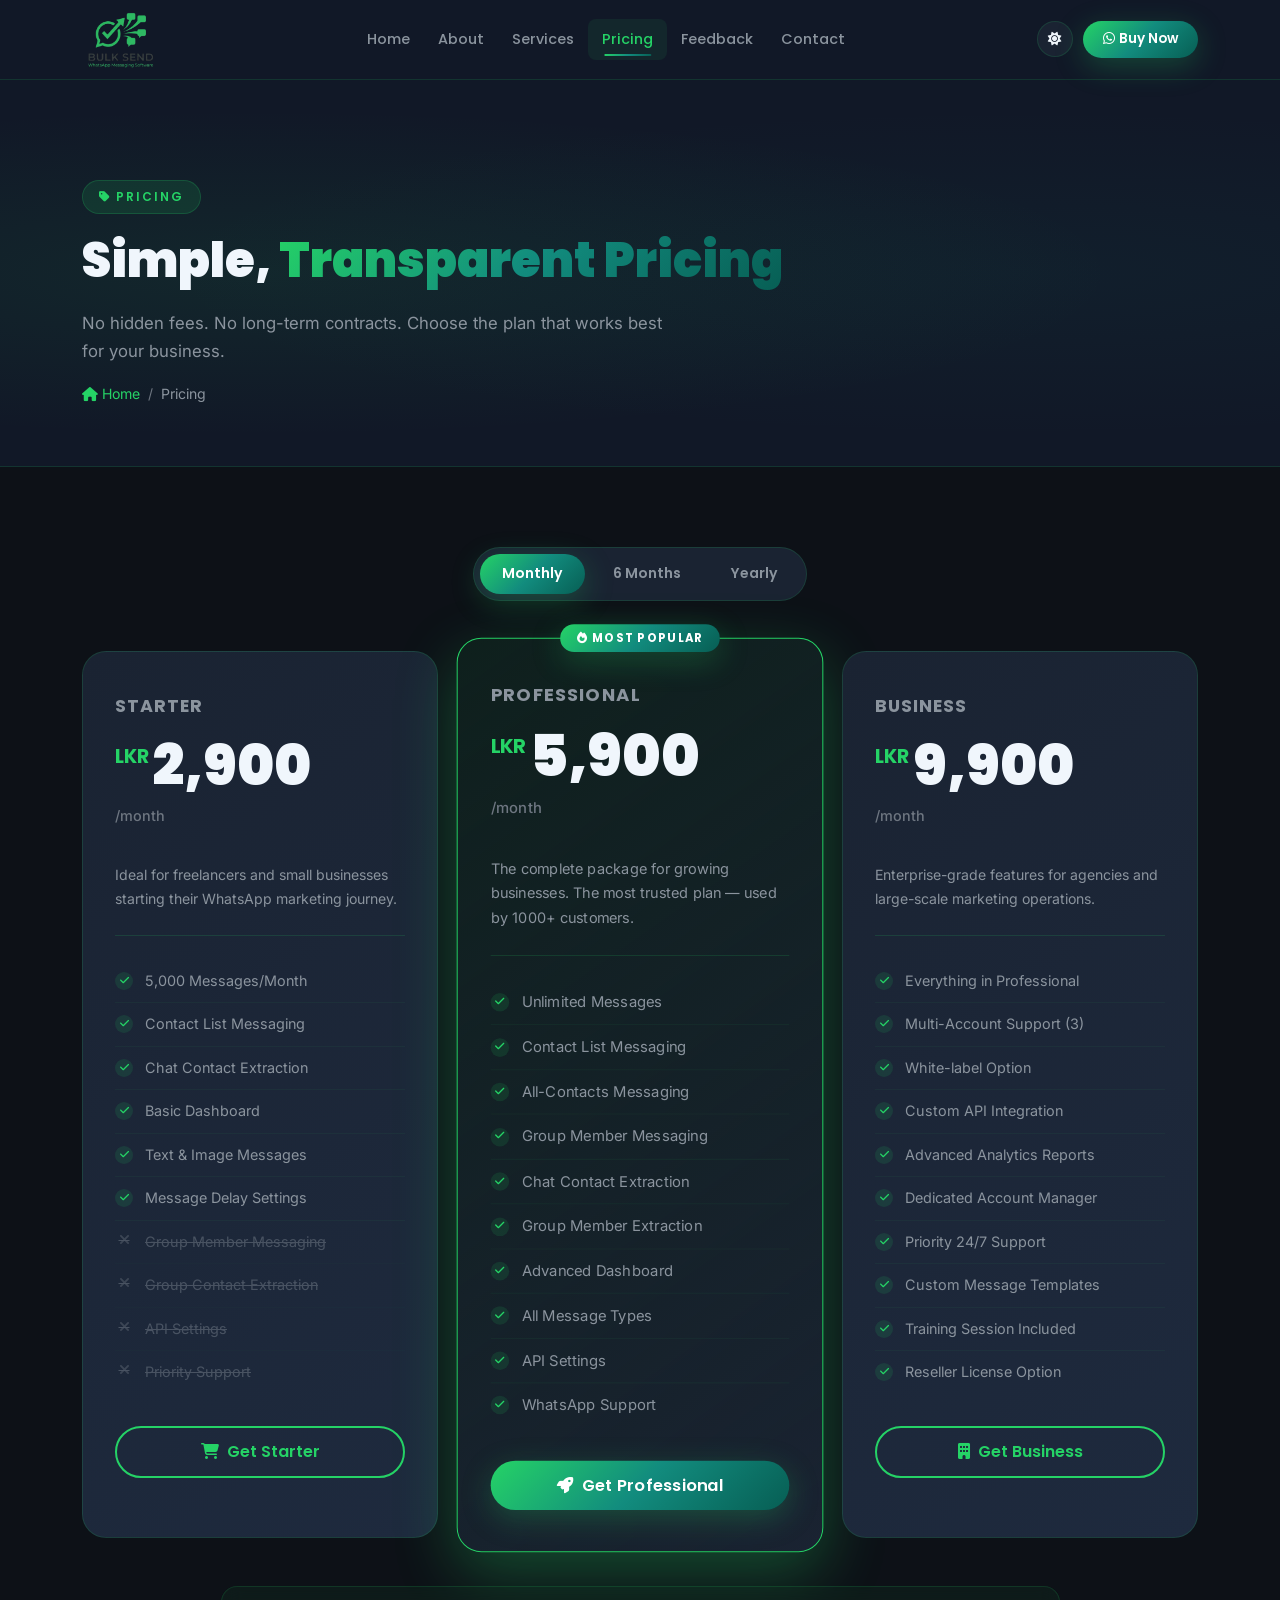
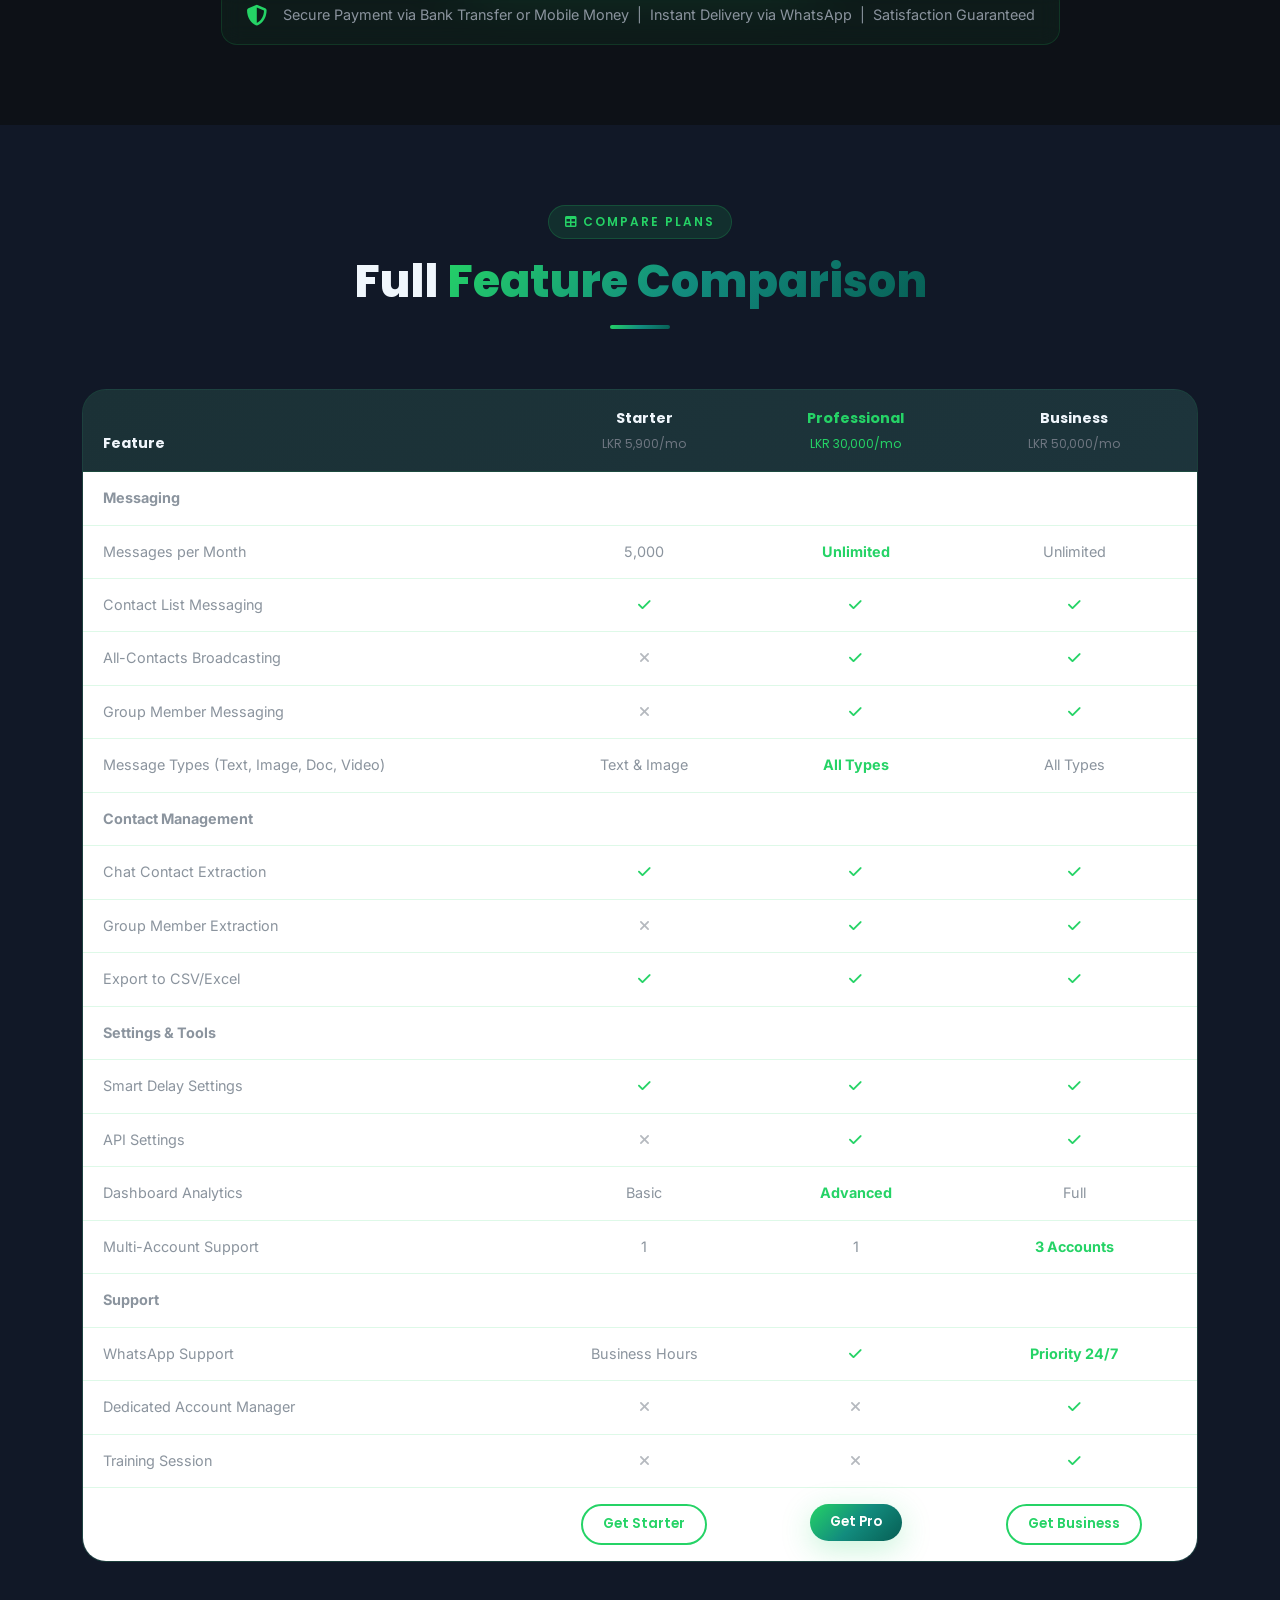
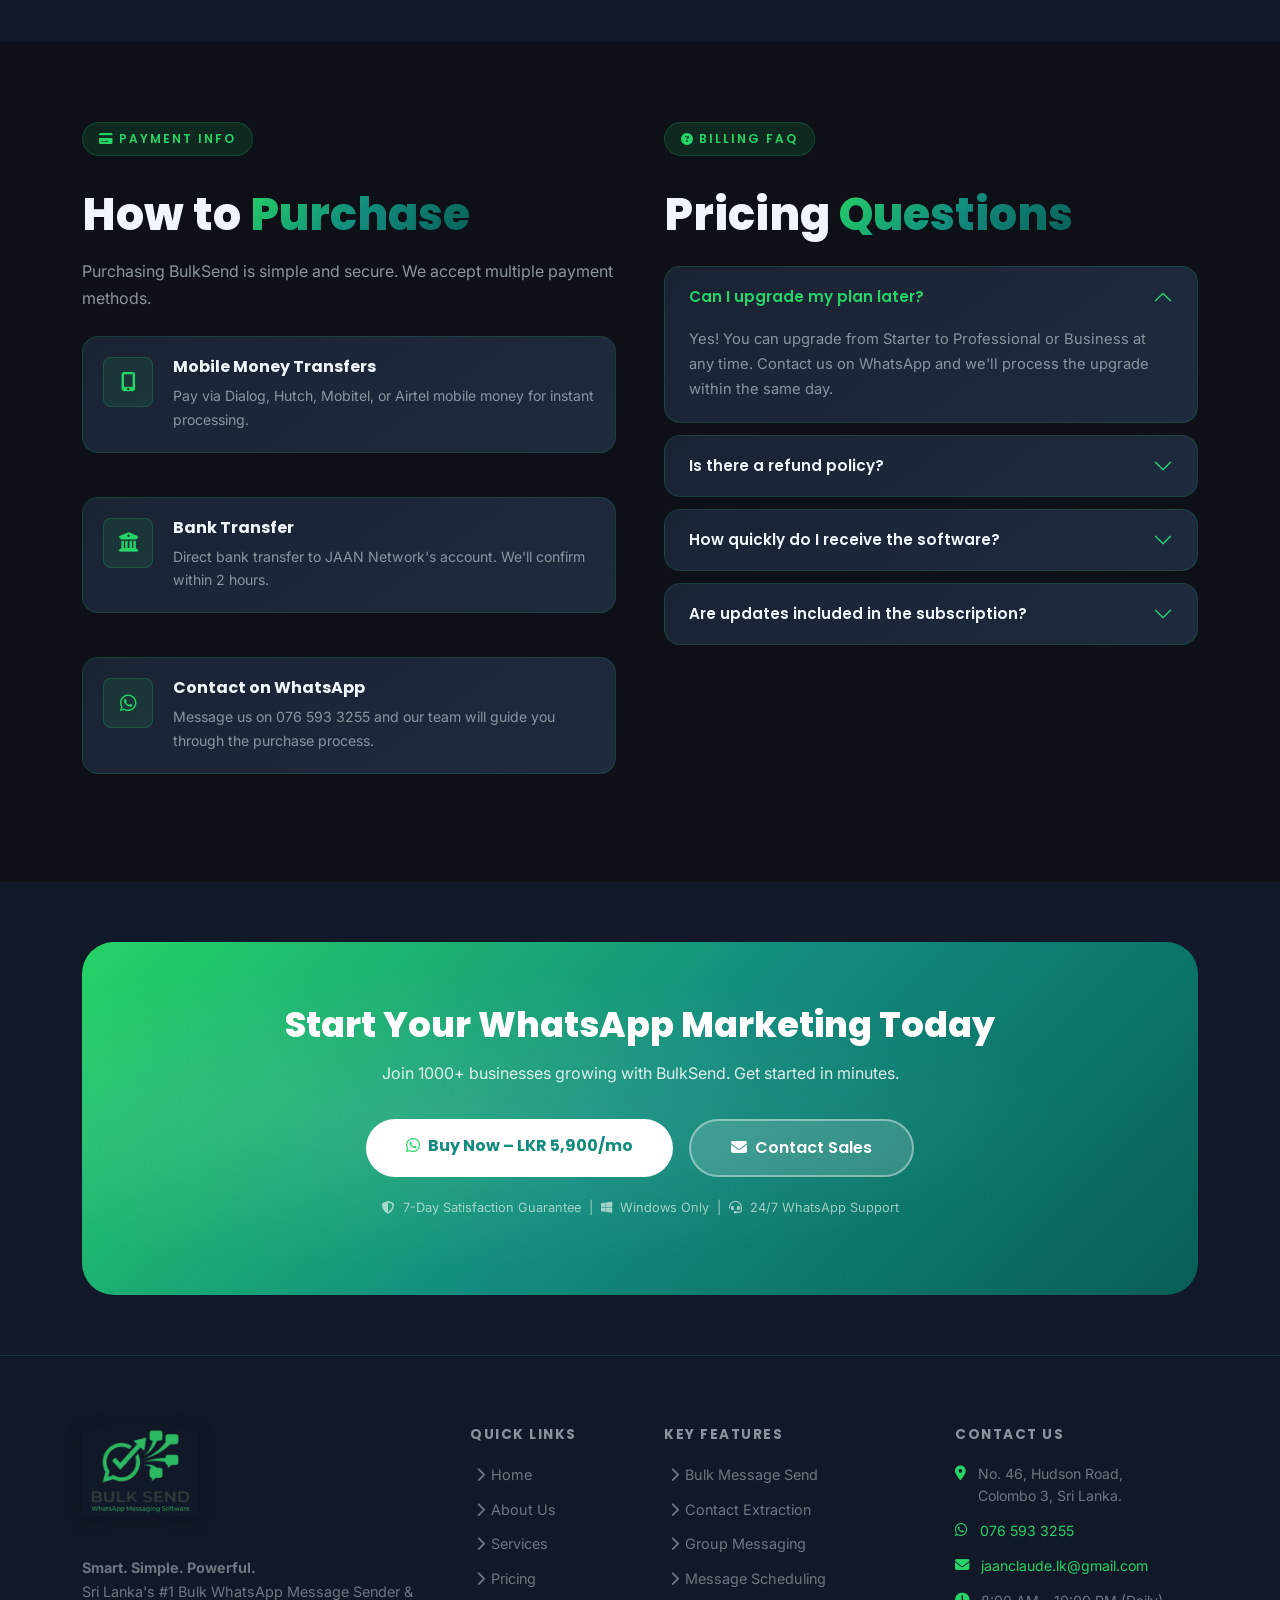
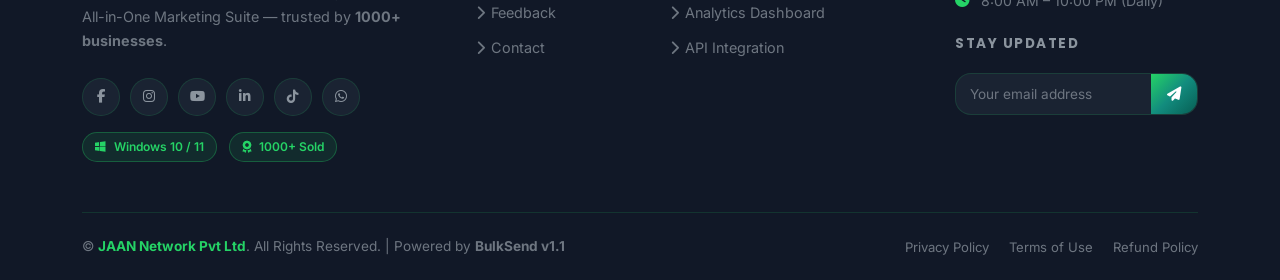
==== commit 3b1459f0: "Add comprehensive manual for BulkSend features and architecture - Introduced a detailed user manual " ====
--- a/pricing.html
+++ b/pricing.html
@@ -69,7 +69,7 @@
             <div class="pricing-plan-name">Starter</div>
             <div class="pricing-price">
               <span class="pricing-currency">LKR</span>
-              <span class="pricing-amount" id="price-basic">2,900</span>
+              <span class="pricing-amount" id="price-basic">5,900</span>
             </div>
             <span class="pricing-period" id="period-basic">/month</span>
             <div class="pricing-per-month" id="permonth-basic"></div>
@@ -99,7 +99,7 @@
             <div class="pricing-plan-name">Professional</div>
             <div class="pricing-price">
               <span class="pricing-currency">LKR</span>
-              <span class="pricing-amount" id="price-pro">5,900</span>
+              <span class="pricing-amount" id="price-pro">30,000</span>
             </div>
             <span class="pricing-period" id="period-pro">/month</span>
             <div class="pricing-per-month" id="permonth-pro"></div>
@@ -128,7 +128,7 @@
             <div class="pricing-plan-name">Business</div>
             <div class="pricing-price">
               <span class="pricing-currency">LKR</span>
-              <span class="pricing-amount" id="price-business">9,900</span>
+              <span class="pricing-amount" id="price-business">50,000</span>
             </div>
             <span class="pricing-period" id="period-business">/month</span>
             <div class="pricing-per-month" id="permonth-business"></div>
@@ -179,9 +179,9 @@
             <thead>
               <tr>
                 <th style="width:40%;">Feature</th>
-                <th class="text-center">Starter<br><small style="font-size:0.75rem; font-weight:400; color:var(--text-muted);">LKR 2,900/mo</small></th>
-                <th class="text-center" style="color:var(--primary);">Professional<br><small style="font-size:0.75rem; font-weight:400;">LKR 5,900/mo</small></th>
-                <th class="text-center">Business<br><small style="font-size:0.75rem; font-weight:400; color:var(--text-muted);">LKR 9,900/mo</small></th>
+                <th class="text-center">Starter<br><small style="font-size:0.75rem; font-weight:400; color:var(--text-muted);">LKR 5,900/mo</small></th>
+                <th class="text-center" style="color:var(--primary);">Professional<br><small style="font-size:0.75rem; font-weight:400;">LKR 30,000/mo</small></th>
+                <th class="text-center">Business<br><small style="font-size:0.75rem; font-weight:400; color:var(--text-muted);">LKR 50,000/mo</small></th>
               </tr>
             </thead>
             <tbody>
